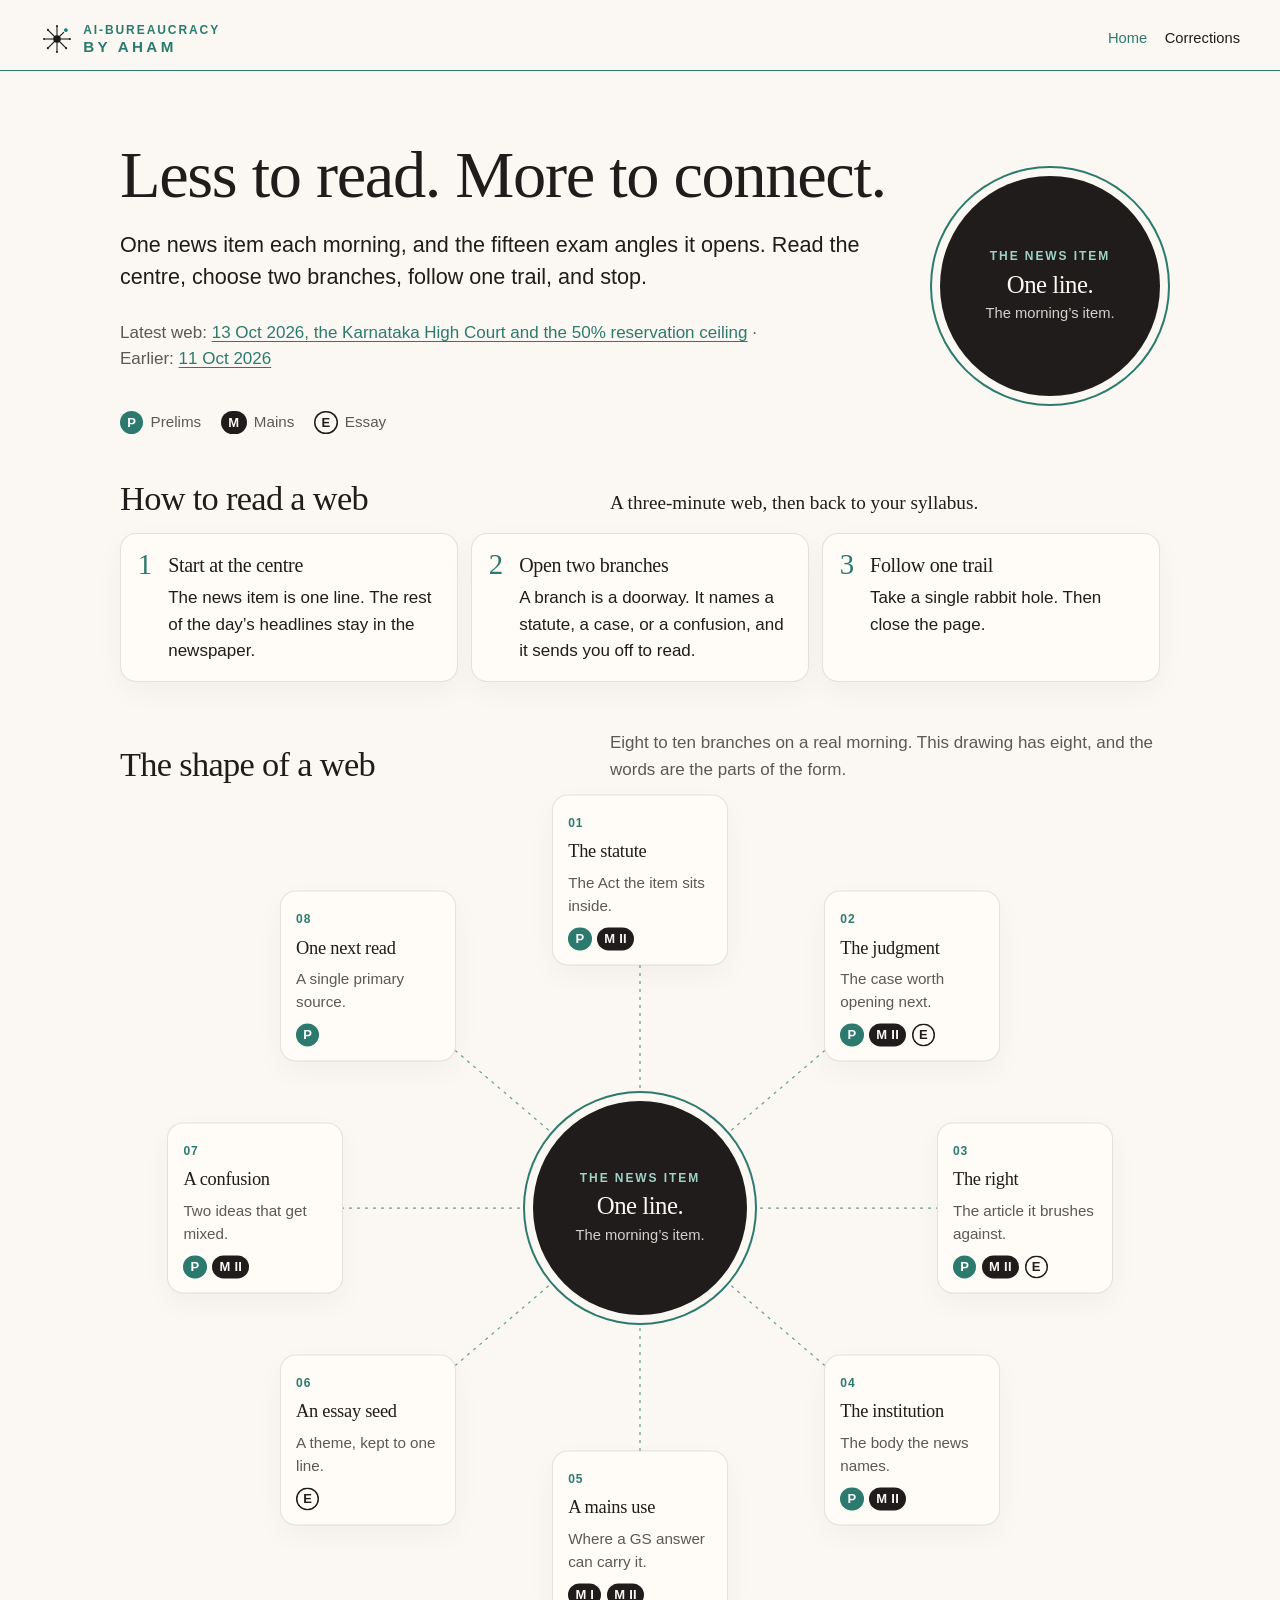
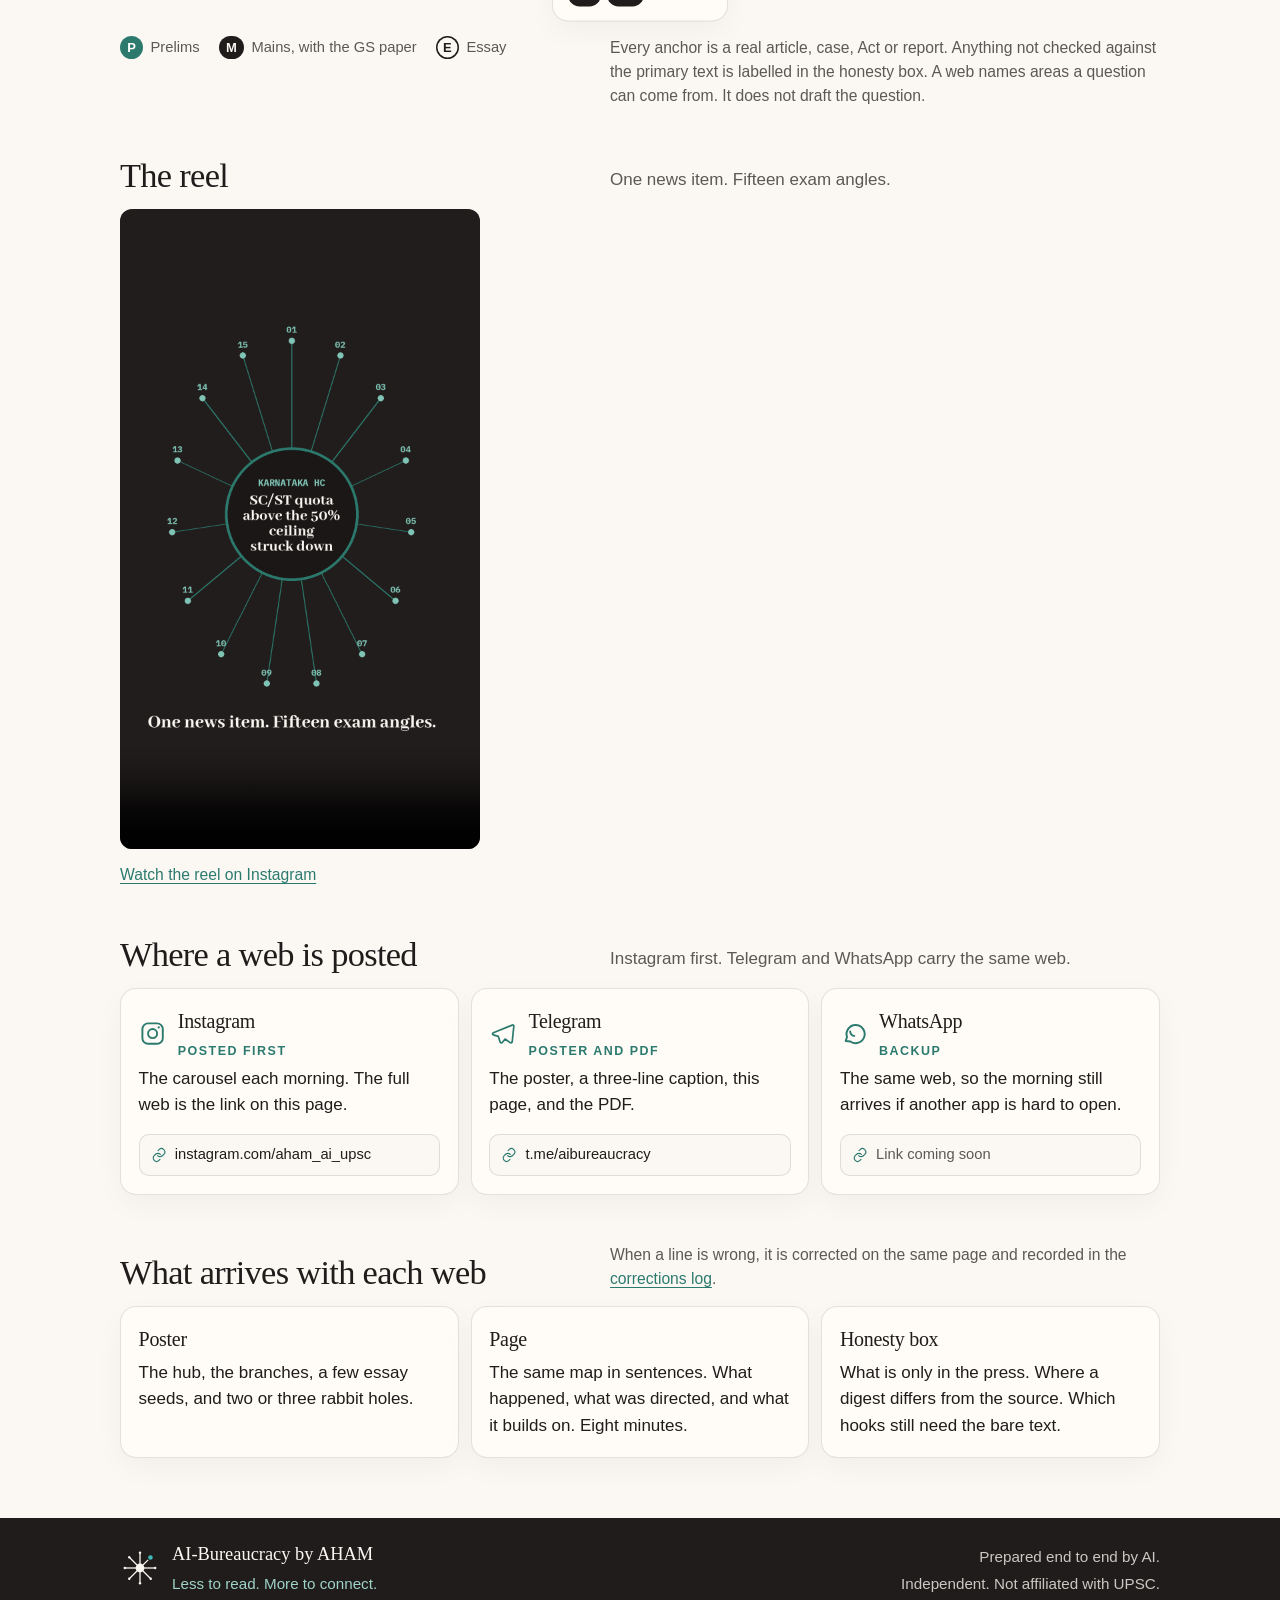
==== index.html @ 329f1e55 "Add reel section to home page" ====
<!DOCTYPE html>
<html lang="en">
<head>
  <meta charset="utf-8">
  <meta name="viewport" content="width=device-width, initial-scale=1">
  <title>AI-Bureaucracy by AHAM — Less to read. More to connect.</title>
  <meta name="description" content="One news item a day, mapped to fifteen exam angles. Prelims, Mains, Essay. By AHAM. Prepared end to end by AI. Independent, not affiliated with UPSC.">
  <link rel="canonical" href="https://hemantdoc12.github.io/ai-bureaucracy/">
  <meta property="og:title" content="AI-Bureaucracy by AHAM">
  <meta property="og:description" content="Less to read. More to connect. One news item a day, mapped to fifteen exam angles.">
  <meta property="og:type" content="website">
  <meta property="og:url" content="https://hemantdoc12.github.io/ai-bureaucracy/">
  <meta property="og:image" content="https://hemantdoc12.github.io/ai-bureaucracy/assets/og.png">
  <meta property="og:image:width" content="1200">
  <meta property="og:image:height" content="630">
  <meta name="twitter:card" content="summary_large_image">
  <link rel="sitemap" type="application/xml" title="Sitemap" href="sitemap.xml">
  <script type="application/ld+json">
{
    "@context": "https://schema.org",
    "@graph": [
      {
        "@type": "WebSite",
        "@id": "https://hemantdoc12.github.io/ai-bureaucracy/#website",
        "name": "AI-Bureaucracy by AHAM",
        "url": "https://hemantdoc12.github.io/ai-bureaucracy/",
        "description": "One news item a day, mapped to fifteen exam angles. Prelims, Mains, Essay. By AHAM. Prepared end to end by AI. Independent, not affiliated with UPSC.",
        "inLanguage": "en",
        "publisher": {
          "@id": "https://hemantdoc12.github.io/ai-bureaucracy/#org"
        }
      },
      {
        "@type": "Organization",
        "@id": "https://hemantdoc12.github.io/ai-bureaucracy/#org",
        "name": "AI-Bureaucracy by AHAM",
        "url": "https://hemantdoc12.github.io/ai-bureaucracy/",
        "logo": "https://hemantdoc12.github.io/ai-bureaucracy/assets/apple-touch.png"
      }
    ]
  }
  </script>
  <meta name="theme-color" content="#fbf8f4">
  <link rel="icon" href="assets/favicon.svg" type="image/svg+xml">
  <link rel="icon" href="assets/favicon-32.png" sizes="32x32" type="image/png">
  <link rel="apple-touch-icon" href="assets/apple-touch.png">
  <link rel="stylesheet" href="site.css">
</head>
<body>
  <a class="skip" href="#main">Skip to content</a>
  <header class="top">
    <a class="brand" href="index.html"><img class="brand-mark" src="assets/mark.svg" alt="" width="36" height="36"><span class="brand-text"><span class="brand-product">AI-Bureaucracy</span><span class="brand-name">by AHAM</span></span></a>
    <nav aria-label="Pages">
      <a href="index.html" aria-current="page">Home</a>
      <a href="corrections.html">Corrections</a>
    </nav>
  </header>

  <main id="main">
    <div class="wrap">
      <header class="hero">
        <div class="hero-copy">
          <h1>Less to read. More to connect.</h1>
          <p class="lede">One news item each morning, and the fifteen exam angles it opens. Read the centre, choose two branches, follow one trail, and stop.</p>
          <p class="quiet latest">Latest web: <a href="web-13-oct-2026-karnataka-hc-reservation-ceiling.html">13 Oct 2026, the Karnataka High Court and the 50% reservation ceiling</a> &middot; Earlier: <a href="web-11-oct-2026-supreme-court-sunday-sitting.html">11 Oct 2026</a></p>
          <ul class="papers">
            <li><span class="chip chip-p">P</span> Prelims</li>
            <li><span class="chip chip-m">M</span> Mains</li>
            <li><span class="chip chip-e">E</span> Essay</li>
          </ul>
        </div>
        <div class="hero-mark" aria-hidden="true">
          <div class="center">
            <p class="kicker">The news item</p>
            <p class="hub-name">One line.</p>
            <p class="hub-sub">The morning’s item.</p>
          </div>
        </div>
      </header>

      <section aria-labelledby="read-title">
        <div class="headrow">
          <h2 id="read-title">How to read a web</h2>
          <p class="stop">A three-minute web, then back to your syllabus.</p>
        </div>
        <ol class="steps">
          <li>
            <span class="num">1</span>
            <div>
              <h3>Start at the centre</h3>
              <p>The news item is one line. The rest of the day’s headlines stay in the newspaper.</p>
            </div>
          </li>
          <li>
            <span class="num">2</span>
            <div>
              <h3>Open two branches</h3>
              <p>A branch is a doorway. It names a statute, a case, or a confusion, and it sends you off to read.</p>
            </div>
          </li>
          <li>
            <span class="num">3</span>
            <div>
              <h3>Follow one trail</h3>
              <p>Take a single rabbit hole. Then close the page.</p>
            </div>
          </li>
        </ol>
      </section>

      <section aria-labelledby="shape-title">
        <div class="headrow">
          <h2 id="shape-title">The shape of a web</h2>
          <p class="quiet">Eight to ten branches on a real morning. This drawing has eight, and the words are the parts of the form.</p>
        </div>
        <div class="stage" aria-labelledby="shape-title shape-note">
          <svg class="lines" viewBox="0 0 100 100" preserveAspectRatio="none" aria-hidden="true">
            <line x1="50" y1="50" x2="50" y2="10"></line>
            <line x1="50" y1="50" x2="76.16" y2="21.72"></line>
            <line x1="50" y1="50" x2="87" y2="50"></line>
            <line x1="50" y1="50" x2="76.16" y2="78.28"></line>
            <line x1="50" y1="50" x2="50" y2="90"></line>
            <line x1="50" y1="50" x2="23.84" y2="78.28"></line>
            <line x1="50" y1="50" x2="13" y2="50"></line>
            <line x1="50" y1="50" x2="23.84" y2="21.72"></line>
          </svg>
          <div class="center">
            <p class="kicker">The news item</p>
            <p class="hub-name">One line.</p>
            <p class="hub-sub">The morning’s item.</p>
          </div>
          <ol class="nodes">
            <li class="node" style="--x: 50%; --y: 10%">
              <span class="idx">01</span>
              <h3>The statute</h3>
              <p>The Act the item sits inside.</p>
              <div class="chips"><span class="chip chip-p">P</span><span class="chip chip-m">M II</span></div>
            </li>
            <li class="node" style="--x: 76.16%; --y: 21.72%">
              <span class="idx">02</span>
              <h3>The judgment</h3>
              <p>The case worth opening next.</p>
              <div class="chips"><span class="chip chip-p">P</span><span class="chip chip-m">M II</span><span class="chip chip-e">E</span></div>
            </li>
            <li class="node" style="--x: 87%; --y: 50%">
              <span class="idx">03</span>
              <h3>The right</h3>
              <p>The article it brushes against.</p>
              <div class="chips"><span class="chip chip-p">P</span><span class="chip chip-m">M II</span><span class="chip chip-e">E</span></div>
            </li>
            <li class="node" style="--x: 76.16%; --y: 78.28%">
              <span class="idx">04</span>
              <h3>The institution</h3>
              <p>The body the news names.</p>
              <div class="chips"><span class="chip chip-p">P</span><span class="chip chip-m">M II</span></div>
            </li>
            <li class="node" style="--x: 50%; --y: 90%">
              <span class="idx">05</span>
              <h3>A mains use</h3>
              <p>Where a GS answer can carry it.</p>
              <div class="chips"><span class="chip chip-m">M I</span><span class="chip chip-m">M II</span></div>
            </li>
            <li class="node" style="--x: 23.84%; --y: 78.28%">
              <span class="idx">06</span>
              <h3>An essay seed</h3>
              <p>A theme, kept to one line.</p>
              <div class="chips"><span class="chip chip-e">E</span></div>
            </li>
            <li class="node" style="--x: 13%; --y: 50%">
              <span class="idx">07</span>
              <h3>A confusion</h3>
              <p>Two ideas that get mixed.</p>
              <div class="chips"><span class="chip chip-p">P</span><span class="chip chip-m">M II</span></div>
            </li>
            <li class="node" style="--x: 23.84%; --y: 21.72%">
              <span class="idx">08</span>
              <h3>One next read</h3>
              <p>A single primary source.</p>
              <div class="chips"><span class="chip chip-p">P</span></div>
            </li>
          </ol>
        </div>
        <div class="headrow headrow-end">
          <ul class="legend">
            <li><span class="chip chip-p">P</span> Prelims</li>
            <li><span class="chip chip-m">M</span> Mains, with the GS paper</li>
            <li><span class="chip chip-e">E</span> Essay</li>
          </ul>
          <p class="note" id="shape-note">Every anchor is a real article, case, Act or report. Anything not checked against the primary text is labelled in the honesty box. A web names areas a question can come from. It does not draft the question.</p>
        </div>
      </section>

      <section aria-labelledby="reel-title">
        <div class="headrow">
          <h2 id="reel-title">The reel</h2>
          <p class="quiet">One news item. Fifteen exam angles.</p>
        </div>
        <video controls playsinline preload="metadata" poster="assets/aham_reel_v4_cover.png" style="display:block;width:100%;max-width:360px;height:auto;border-radius:12px">
          <source src="assets/aham_reel_v4.mp4" type="video/mp4">
        </video>
        <p class="note"><a href="https://www.instagram.com/reel/DecOM-sKj_L/">Watch the reel on Instagram</a></p>
      </section>

      <section aria-labelledby="where-title">
        <div class="headrow">
          <h2 id="where-title">Where a web is posted</h2>
          <p class="quiet">Instagram first. Telegram and WhatsApp carry the same web.</p>
        </div>
        <div class="channels">
          <article class="channel">
            <div class="channel-name">
              <svg viewBox="0 0 24 24" aria-hidden="true">
                <rect x="3" y="3" width="18" height="18" rx="5" fill="none" stroke="currentColor" stroke-width="1.7"/>
                <circle cx="12" cy="12" r="4" fill="none" stroke="currentColor" stroke-width="1.7"/>
                <circle cx="17.4" cy="6.6" r="1" fill="currentColor"/>
              </svg>
              <div>
                <h3>Instagram</h3>
                <p class="role">Posted first</p>
              </div>
            </div>
            <p>The carousel each morning. The full web is the link on this page.</p>
            <a class="linkbox" href="https://www.instagram.com/aham_ai_upsc/"><svg viewBox="0 0 24 24" aria-hidden="true"><path d="M10 13a5 5 0 0 0 7.1.1l2.1-2.1a5 5 0 0 0-7.1-7.1L10.6 5.4" fill="none" stroke="currentColor" stroke-width="1.7" stroke-linecap="round"/><path d="M14 11a5 5 0 0 0-7.1-.1L4.8 13a5 5 0 0 0 7.1 7.1l1.5-1.5" fill="none" stroke="currentColor" stroke-width="1.7" stroke-linecap="round"/></svg><span>instagram.com/aham_ai_upsc</span></a>
          </article>
          <article class="channel">
            <div class="channel-name">
              <svg viewBox="0 0 24 24" aria-hidden="true">
                <path d="M20.5 4.5 3.8 11.2c-.9.4-.9 1.6.1 1.9l4.3 1.3 1.6 5c.3.9 1.5 1.1 2.1.3l2.3-2.9 4.4 3.2c.7.5 1.7.1 1.9-.8L21.9 5.7c.2-1-.7-1.8-1.4-1.2Z" fill="none" stroke="currentColor" stroke-width="1.5" stroke-linejoin="round"/>
              </svg>
              <div>
                <h3>Telegram</h3>
                <p class="role">Poster and PDF</p>
              </div>
            </div>
            <p>The poster, a three-line caption, this page, and the PDF.</p>
            <a class="linkbox" href="https://t.me/aibureaucracy"><svg viewBox="0 0 24 24" aria-hidden="true"><path d="M10 13a5 5 0 0 0 7.1.1l2.1-2.1a5 5 0 0 0-7.1-7.1L10.6 5.4" fill="none" stroke="currentColor" stroke-width="1.7" stroke-linecap="round"/><path d="M14 11a5 5 0 0 0-7.1-.1L4.8 13a5 5 0 0 0 7.1 7.1l1.5-1.5" fill="none" stroke="currentColor" stroke-width="1.7" stroke-linecap="round"/></svg><span>t.me/aibureaucracy</span></a>
          </article>
          <article class="channel">
            <div class="channel-name">
              <svg viewBox="0 0 24 24" aria-hidden="true">
                <path d="M5 18.5 6.2 15A8 8 0 1 1 9.2 19L5 18.5Z" fill="none" stroke="currentColor" stroke-width="1.7" stroke-linejoin="round"/>
                <path d="M9 10.2c.3 2.2 1.8 3.6 3.6 3.8" fill="none" stroke="currentColor" stroke-width="1.7" stroke-linecap="round"/>
              </svg>
              <div>
                <h3>WhatsApp</h3>
                <p class="role">Backup</p>
              </div>
            </div>
            <p>The same web, so the morning still arrives if another app is hard to open.</p>
            <p class="linkbox"><svg viewBox="0 0 24 24" aria-hidden="true"><path d="M10 13a5 5 0 0 0 7.1.1l2.1-2.1a5 5 0 0 0-7.1-7.1L10.6 5.4" fill="none" stroke="currentColor" stroke-width="1.7" stroke-linecap="round"/><path d="M14 11a5 5 0 0 0-7.1-.1L4.8 13a5 5 0 0 0 7.1 7.1l1.5-1.5" fill="none" stroke="currentColor" stroke-width="1.7" stroke-linecap="round"/></svg><span>Link coming soon</span></p>
          </article>
        </div>
      </section>

      <section aria-labelledby="parts-title">
        <div class="headrow">
          <h2 id="parts-title">What arrives with each web</h2>
          <p class="note">When a line is wrong, it is corrected on the same page and recorded in the <a href="corrections.html">corrections log</a>.</p>
        </div>
        <div class="parts">
          <article class="part">
            <h3>Poster</h3>
            <p>The hub, the branches, a few essay seeds, and two or three rabbit holes.</p>
          </article>
          <article class="part">
            <h3>Page</h3>
            <p>The same map in sentences. What happened, what was directed, and what it builds on. Eight minutes.</p>
          </article>
          <article class="part">
            <h3>Honesty box</h3>
            <p>What is only in the press. Where a digest differs from the source. Which hooks still need the bare text.</p>
          </article>
        </div>
      </section>
    </div>
  </main>

  <footer class="foot">
    <div class="foot-inner">
      <div class="foot-id">
        <img class="foot-mark" src="assets/mark-dark.svg" alt="" width="44" height="44">
        <div>
          <strong>AI-Bureaucracy by AHAM</strong>
          <p class="tag">Less to read. More to connect.</p>
        </div>
      </div>
      <div class="foot-right">
        <p>Prepared end to end by AI.</p>
        <p>Independent. Not affiliated with UPSC.</p>
      </div>
    </div>
  </footer>
</body>
</html>
---- site.css ----
:root {
  --cream: #fbf8f4;
  --cream-2: #f3efe8;
  --ink: #1f1c1b;
  --teal: #2c7a6e;
  --teal-soft: #9fd3c7;
  --muted: #5c5854;
  --line: rgba(31, 28, 27, 0.12);
  --card: #fffcf8;
  --serif: "Iowan Old Style", Palatino, "Palatino Linotype", "Book Antiqua", Georgia, serif;
  --sans: "Avenir Next", Avenir, "Segoe UI", sans-serif;
  --measure: 40rem;
  --pad: clamp(1.25rem, 4vw, 2.5rem);
}

*,
*::before,
*::after {
  box-sizing: border-box;
}

html {
  scroll-behavior: smooth;
}

body {
  margin: 0;
  background: var(--cream);
  color: var(--ink);
  font-family: var(--sans);
  font-size: 1.0625rem;
  line-height: 1.55;
  overflow-x: clip;
  -webkit-font-smoothing: antialiased;
}

img,
svg {
  max-width: 100%;
}

a {
  color: var(--teal);
  text-underline-offset: 0.18em;
}

a:hover {
  color: var(--ink);
}

:focus-visible {
  outline: 2px solid var(--teal);
  outline-offset: 3px;
}

.skip {
  position: absolute;
  left: var(--pad);
  top: -4rem;
  background: var(--ink);
  color: var(--cream);
  padding: 0.5rem 0.8rem;
  z-index: 5;
}

.skip:focus {
  top: 0.75rem;
}

.top {
  display: flex;
  justify-content: space-between;
  align-items: center;
  gap: 0.75rem 1rem;
  padding: 1.35rem var(--pad) 0.9rem;
  border-bottom: 1.5px solid var(--teal);
}

.brand {
  display: flex;
  flex-direction: row;
  align-items: center;
  gap: 0.55rem;
  color: var(--teal);
  font-weight: 600;
  line-height: 1;
  text-transform: uppercase;
  text-decoration: none;
}

.brand-mark {
  width: 2.15rem;
  height: 2.15rem;
  flex: none;
}

.brand-text {
  display: flex;
  flex-direction: column;
  align-items: flex-start;
  gap: 0.2rem;
}

.brand-product {
  font-size: 0.75rem;
  letter-spacing: 0.16em;
}

.brand-name {
  font-size: 0.95rem;
  letter-spacing: 0.22em;
}

.brand:hover {
  color: var(--teal);
}

.top nav {
  display: flex;
  gap: 1.1rem;
}

.top nav a {
  color: var(--ink);
  font-size: 0.92rem;
  text-decoration: none;
}

.top nav a[aria-current="page"] {
  color: var(--teal);
}

.wrap {
  width: min(1120px, 100%);
  margin: 0 auto;
  padding: 0 var(--pad);
}

.hero {
  padding: clamp(2.2rem, 6vw, 4.2rem) 0 1.5rem;
}

h1,
h2,
.hub-name {
  font-family: var(--serif);
  font-weight: 500;
  letter-spacing: -0.02em;
  line-height: 1.08;
}

h1 {
  margin: 0;
  max-width: none;
  font-size: clamp(2.6rem, 5.2vw, 4.15rem);
  text-wrap: balance;
}

.hero-copy {
  display: grid;
  gap: 0.85rem;
}

.hero-mark {
  display: none;
}

.lede {
  max-width: none;
  margin: 0.35rem 0 0;
  font-size: clamp(1.15rem, 2vw, 1.35rem);
  line-height: 1.45;
}

.quiet {
  max-width: var(--measure);
  margin: 0.9rem 0 0;
  color: var(--muted);
}

.papers {
  display: flex;
  flex-wrap: wrap;
  gap: 0.85rem 1.25rem;
  align-items: center;
  margin: 1.5rem 0 0;
  padding: 0;
  list-style: none;
  color: var(--muted);
  font-size: 0.95rem;
}

.papers li,
.legend li {
  display: flex;
  align-items: center;
  gap: 0.45rem;
}

section {
  padding: 1.4rem 0 1.6rem;
}

h2 {
  margin: 0 0 0.85rem;
  font-size: clamp(1.7rem, 3vw, 2.15rem);
}

.headrow {
  display: grid;
  gap: 0.35rem 2.5rem;
  align-items: end;
  margin-bottom: 0.95rem;
}

.headrow h2,
.headrow .quiet,
.headrow .stop,
.headrow .note {
  margin: 0;
  max-width: none;
}

.headrow-end {
  align-items: start;
  margin-top: 1.1rem;
  margin-bottom: 0;
}

.headrow .legend {
  margin: 0;
}

.steps {
  display: grid;
  gap: 0.8rem;
  margin: 0;
  padding: 0;
  list-style: none;
}

.steps li,
.part,
.channel,
.node {
  background: var(--card);
  border: 1px solid var(--line);
  border-radius: 16px;
  box-shadow: 0 10px 28px rgba(31, 28, 27, 0.04);
}

.steps li {
  display: grid;
  grid-template-columns: auto 1fr;
  gap: 0.85rem 1rem;
  align-items: start;
  padding: 1rem 1.05rem 1.05rem;
}

.num {
  font-family: var(--serif);
  font-size: 1.8rem;
  line-height: 1;
  color: var(--teal);
}

.steps h3,
.part h3,
.channel h3,
.node h3 {
  margin: 0;
  font-family: var(--serif);
  font-size: 1.25rem;
  font-weight: 500;
  letter-spacing: -0.015em;
}

.steps p,
.part p,
.channel p,
.node p,
.log p {
  margin: 0.3rem 0 0;
}

.stop {
  margin: 1rem 0 0;
  font-family: var(--serif);
  font-size: 1.2rem;
}

.stage {
  position: relative;
  margin-top: 0.4rem;
}

.lines {
  display: none;
}

.center {
  width: 196px;
  height: 196px;
  margin: 0.4rem auto 1.1rem;
  border-radius: 50%;
  background: var(--ink);
  color: var(--cream);
  display: flex;
  flex-direction: column;
  align-items: center;
  justify-content: center;
  text-align: center;
  padding: 1.3rem;
  box-shadow:
    0 0 0 8px var(--cream),
    0 0 0 10px var(--teal);
}

.kicker {
  margin: 0;
  color: var(--teal-soft);
  font-size: 0.75rem;
  font-weight: 600;
  letter-spacing: 0.16em;
  text-transform: uppercase;
}

.hub-name {
  margin: 0.35rem 0 0;
  font-size: 1.55rem;
  color: var(--cream);
}

.hub-sub {
  margin: 0.25rem 0 0;
  color: rgba(251, 248, 244, 0.82);
  font-size: 0.92rem;
}

.nodes {
  display: grid;
  gap: 0.7rem;
  margin: 0;
  padding: 0;
  list-style: none;
}

.node {
  padding: 0.85rem 0.95rem 0.9rem;
}

.node .idx {
  color: var(--teal);
  font-size: 0.75rem;
  font-weight: 600;
  letter-spacing: 0.08em;
}

.node h3 {
  margin-top: 0.15rem;
  font-size: 1.15rem;
}

.node p {
  color: var(--muted);
  font-size: 0.95rem;
}

.chips {
  display: flex;
  flex-wrap: wrap;
  gap: 0.35rem;
  margin-top: 0.55rem;
}

.chip {
  display: inline-flex;
  align-items: center;
  justify-content: center;
  min-width: 1.35rem;
  height: 1.45rem;
  padding: 0 0.45rem;
  border-radius: 999px;
  font-size: 0.8125rem;
  font-weight: 600;
  letter-spacing: 0.02em;
  line-height: 1;
}

.chip-p {
  background: var(--teal);
  color: white;
}

.chip-m {
  background: var(--ink);
  color: var(--cream);
}

.chip-e {
  background: transparent;
  color: var(--ink);
  box-shadow: inset 0 0 0 1.5px var(--ink);
}

.legend {
  display: flex;
  flex-wrap: wrap;
  gap: 0.7rem 1.2rem;
  margin: 1rem 0 0;
  padding: 0;
  list-style: none;
  color: var(--muted);
  font-size: 0.92rem;
}

.note {
  max-width: 42rem;
  margin: 0.9rem 0 0;
  color: var(--muted);
  font-size: 0.98rem;
}

.channels,
.parts {
  display: grid;
  gap: 0.75rem;
}

.channel-name {
  display: flex;
  align-items: center;
  gap: 0.75rem;
}

.channel-name > svg {
  width: 1.7rem;
  height: 1.7rem;
  flex: none;
  color: var(--teal);
}

.channel-name h3 {
  margin: 0;
}

.channel .linkbox,
.policy .linkbox {
  display: flex;
  align-items: center;
  gap: 0.5rem;
  margin: 0.95rem 0 0;
  padding: 0.55rem 0.7rem;
  border: 1px solid var(--line);
  border-radius: 10px;
  background: var(--cream);
  color: var(--muted);
  font-size: 0.92rem;
}

.channel a.linkbox,
.policy a.linkbox {
  color: var(--ink);
  text-decoration: none;
}

.channel a.linkbox:hover,
.policy a.linkbox:hover {
  color: var(--teal);
  border-color: var(--teal);
}

.linkbox svg {
  width: 1rem;
  height: 1rem;
  flex: none;
  color: var(--teal);
}

.channel,
.part {
  padding: 1.05rem 1.1rem 1.1rem;
}

.role {
  margin: 0.15rem 0 0;
  color: var(--teal);
  font-size: 0.78rem;
  font-weight: 600;
  letter-spacing: 0.12em;
  text-transform: uppercase;
}



.policy {
  max-width: none;
}

.corrections {
  padding-top: clamp(2.2rem, 6vw, 4.2rem);
  padding-bottom: 1.5rem;
}

.corrections .hero {
  padding: 0;
}

.policy p + p {
  margin-top: 0.8rem;
}

.log {
  margin-top: 1.4rem;
  padding-top: 1rem;
  border-top: 1px solid var(--line);
  max-width: var(--measure);
}

.log h2 {
  font-size: 1.45rem;
}

.foot {
  margin-top: 2.2rem;
  background: var(--ink);
  color: var(--cream);
}

.foot-inner {
  width: min(1120px, 100%);
  margin: 0 auto;
  padding: 1.35rem var(--pad) 1.5rem;
  display: flex;
  flex-direction: column;
  gap: 0.85rem;
}

.foot-id {
  display: flex;
  align-items: center;
  gap: 0.75rem;
}

.foot-mark {
  width: 2.5rem;
  height: 2.5rem;
  flex: none;
}

.foot strong {
  display: block;
  font-family: var(--serif);
  font-size: 1.15rem;
  font-weight: 500;
}

.foot .tag {
  color: var(--teal-soft);
}

.foot p {
  margin: 0.2rem 0 0;
  color: rgba(251, 248, 244, 0.78);
  font-size: 0.95rem;
}

@media (max-width: 560px) {
  h1 {
    font-size: 2.45rem;
  }
}

@media (min-width: 860px) {
  .hero {
    display: grid;
    grid-template-columns: minmax(0, 1fr) auto;
    align-items: center;
    column-gap: clamp(2rem, 4vw, 4rem);
  }

  .hero-mark {
    display: flex;
    justify-content: flex-end;
  }

  .hero-mark .center {
    width: 220px;
    height: 220px;
    margin: 0;
  }

  .corrections .hero {
    display: block;
  }

  .corrections h1 {
    font-size: clamp(2.6rem, 4vw, 3.4rem);
    margin-bottom: 1rem;
  }

  .headrow {
    grid-template-columns: minmax(0, 0.9fr) minmax(0, 1.1fr);
  }

  .corrections {
    display: grid;
    grid-template-columns: minmax(0, 1.15fr) minmax(0, 0.85fr);
    column-gap: clamp(2rem, 4vw, 4rem);
    align-items: start;
  }

  .corrections .log {
    max-width: none;
    margin-top: 0.2rem;
    padding-top: 0;
    border-top: 0;
  }
}

@media (min-width: 720px) {
  .steps {
    grid-template-columns: 1fr 1fr;
  }

  .steps li:last-child {
    grid-column: 1 / -1;
  }

  .channels,
  .parts {
    grid-template-columns: 1fr 1fr 1fr;
  }

  .nodes {
    grid-template-columns: 1fr 1fr;
  }

  .foot-inner {
    flex-direction: row;
    justify-content: space-between;
    align-items: flex-end;
  }

  .foot-right {
    text-align: right;
  }
}

@media (min-width: 1100px) {
  .steps {
    grid-template-columns: 1fr 1fr 1fr;
  }

  .steps li:last-child {
    grid-column: auto;
  }

  .stage {
    height: 820px;
    margin-top: 0.2rem;
  }

  .lines {
    display: block;
    position: absolute;
    inset: 0;
    width: 100%;
    height: 100%;
    z-index: 0;
  }

  .lines line {
    stroke: var(--teal);
    stroke-width: 1.25;
    stroke-dasharray: 3 5;
    vector-effect: non-scaling-stroke;
    opacity: 0.7;
  }

  .stage .center {
    position: absolute;
    left: 50%;
    top: 50%;
    width: 214px;
    height: 214px;
    margin: 0;
    transform: translate(-50%, -50%);
    z-index: 2;
  }

  .nodes {
    display: block;
  }

  .node {
    position: absolute;
    left: var(--x);
    top: var(--y);
    width: 176px;
    transform: translate(-50%, -50%);
    z-index: 1;
  }
}

@media (prefers-reduced-motion: reduce) {
  html {
    scroll-behavior: auto;
  }
}

/* 404 and single-column heroes: keep the desktop two-column hero grid off them */
@media (min-width: 860px) {
  .hero.hero-plain { display: block; }
}

/* Web page (single web) */
.webpage { padding-bottom: 2.5rem; }
.webpage .hero { padding-top: 1rem; }
.backlink { margin: 1.2rem 0 0; font-size: 0.95rem; }
.eyebrow { margin: 0 0 0.6rem; color: var(--teal); font-size: 0.8125rem; font-weight: 600; letter-spacing: 0.12em; text-transform: uppercase; }
.webpage h1 { max-width: 20ch; }
.webpage .intro { max-width: var(--measure); margin: 1rem 0 0; }
.webpage section { margin-top: 2.6rem; max-width: 46rem; }
.webpage h2 { font-size: clamp(1.6rem, 5vw, 2.1rem); margin: 0 0 0.6rem; }
.webpage h3 { font-family: var(--serif); font-weight: 500; font-size: 1.2rem; line-height: 1.25; margin: 0 0 0.4rem; }
.read-first { margin: 1.4rem 0 0; padding: 0.9rem 1rem; max-width: var(--measure); background: var(--cream-2); border-left: 3px solid var(--teal); border-radius: 0 8px 8px 0; font-size: 0.98rem; }
.badge { display: inline-block; margin: 0 0 0.9rem; padding: 0.2rem 0.65rem; border-radius: 999px; background: var(--cream-2); color: var(--muted); font-size: 0.8125rem; font-weight: 600; letter-spacing: 0.04em; box-shadow: inset 0 0 0 1px var(--line); }
.news-item { margin: 0 0 1.1rem; }
.news-item p { margin: 0; }
.hubline { margin: 1.2rem 0 0; padding: 0.9rem 1rem; background: var(--ink); color: var(--cream); border-radius: 10px; font-family: var(--serif); font-size: 1.05rem; }
.hubline-k { display: block; margin-bottom: 0.25rem; color: var(--teal-soft); font-family: var(--sans); font-size: 0.75rem; font-weight: 600; letter-spacing: 0.14em; text-transform: uppercase; }
.toc { margin: 1rem 0; }
.toc summary, .angle summary { cursor: pointer; color: var(--teal); font-weight: 600; font-size: 0.95rem; padding: 0.35rem 0; }
.toc ol { margin: 0.4rem 0 0; padding-left: 1.2rem; font-size: 0.95rem; }
.toc li { margin: 0.25rem 0; }
.angles { display: grid; gap: 1rem; margin-top: 1rem; }
.angle { background: var(--card); border: 1px solid var(--line); border-radius: 12px; padding: 1.1rem 1.1rem 0.7rem; scroll-margin-top: 1rem; }
.angle-top { display: flex; align-items: center; justify-content: space-between; gap: 0.8rem; margin-bottom: 0.5rem; }
.angle .idx, .holes .idx { font-family: var(--serif); font-size: 1.05rem; color: var(--teal); letter-spacing: 0.04em; }
.angle .chips { display: flex; flex-wrap: wrap; gap: 0.3rem; justify-content: flex-end; }
.angle .hook { margin: 0 0 0.4rem; }
.angle details { border-top: 1px solid var(--line); margin-top: 0.6rem; padding-top: 0.2rem; }
.angle details p, .angle details ul { font-size: 0.97rem; margin: 0.2rem 0 0.7rem; }
.angle .anchors { padding-left: 1.15rem; }
.angle .anchors li { margin: 0.25rem 0; }
.label { margin: 0.8rem 0 0.1rem !important; font-size: 0.8125rem !important; font-weight: 600; letter-spacing: 0.08em; text-transform: uppercase; color: var(--muted); }
.tagnote { text-transform: none; letter-spacing: 0; font-weight: 400; }
.seeds, .holes { list-style: none; margin: 1rem 0 0; padding: 0; display: grid; gap: 0.8rem; }
.seeds li, .holes li { background: var(--card); border: 1px solid var(--line); border-radius: 12px; padding: 0.9rem 1.1rem; }
.seeds p, .holes p { margin: 0; }
.holes li { display: flex; gap: 0.9rem; align-items: baseline; }
.honesty { background: var(--cream-2); border: 1px solid var(--line); border-radius: 12px; padding: 1.1rem 1.2rem; }
.honesty ul { margin: 0.4rem 0 0.8rem; padding-left: 1.15rem; }
.honesty li { margin: 0.5rem 0; }
.sources { padding-left: 1.15rem; }
.sources li { margin: 0.4rem 0; overflow-wrap: anywhere; }
@media (min-width: 860px) {
  .angles { grid-template-columns: 1fr 1fr; }
  .seeds { grid-template-columns: 1fr 1fr; }
  .webpage section { max-width: none; }
  .webpage .news, .webpage .honesty, .webpage .quiet { max-width: 46rem; }
}
.webpage .hero { padding-bottom: 0; }
.webpage section { margin-top: 2.2rem; }
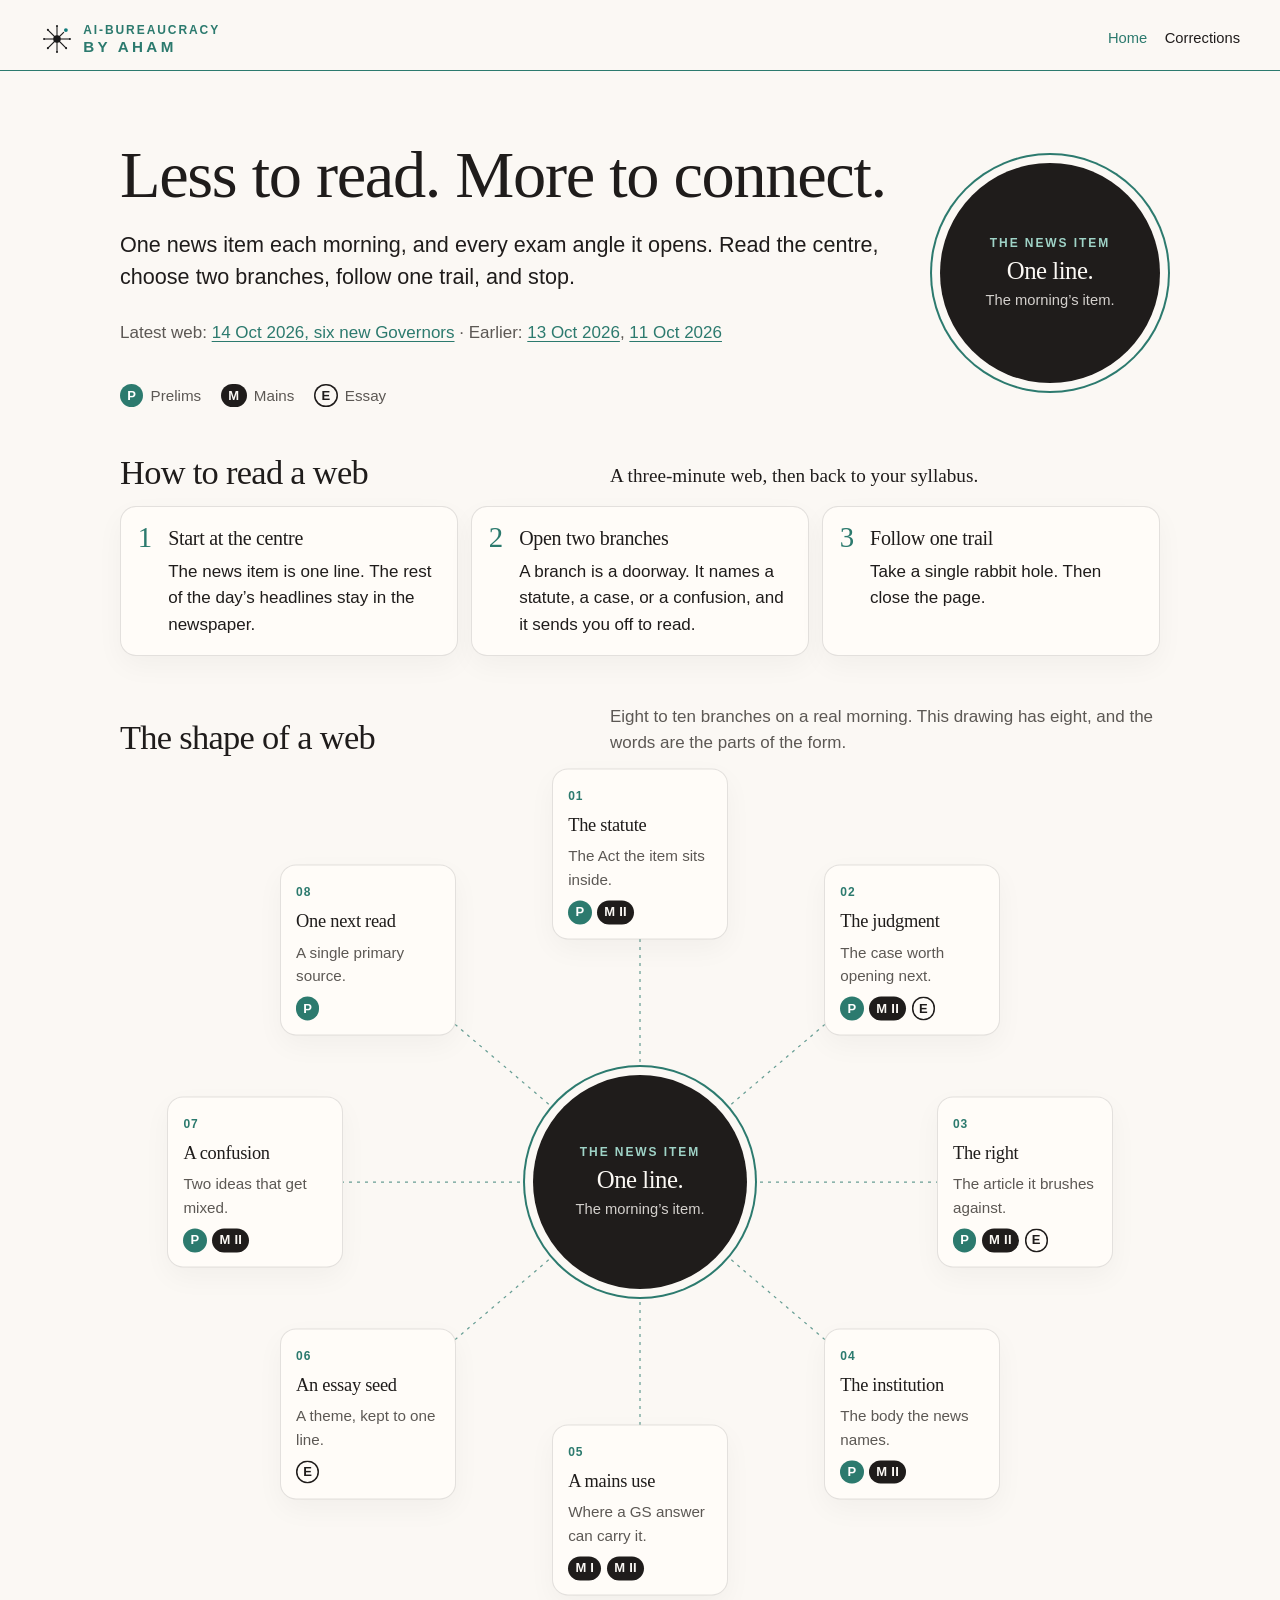
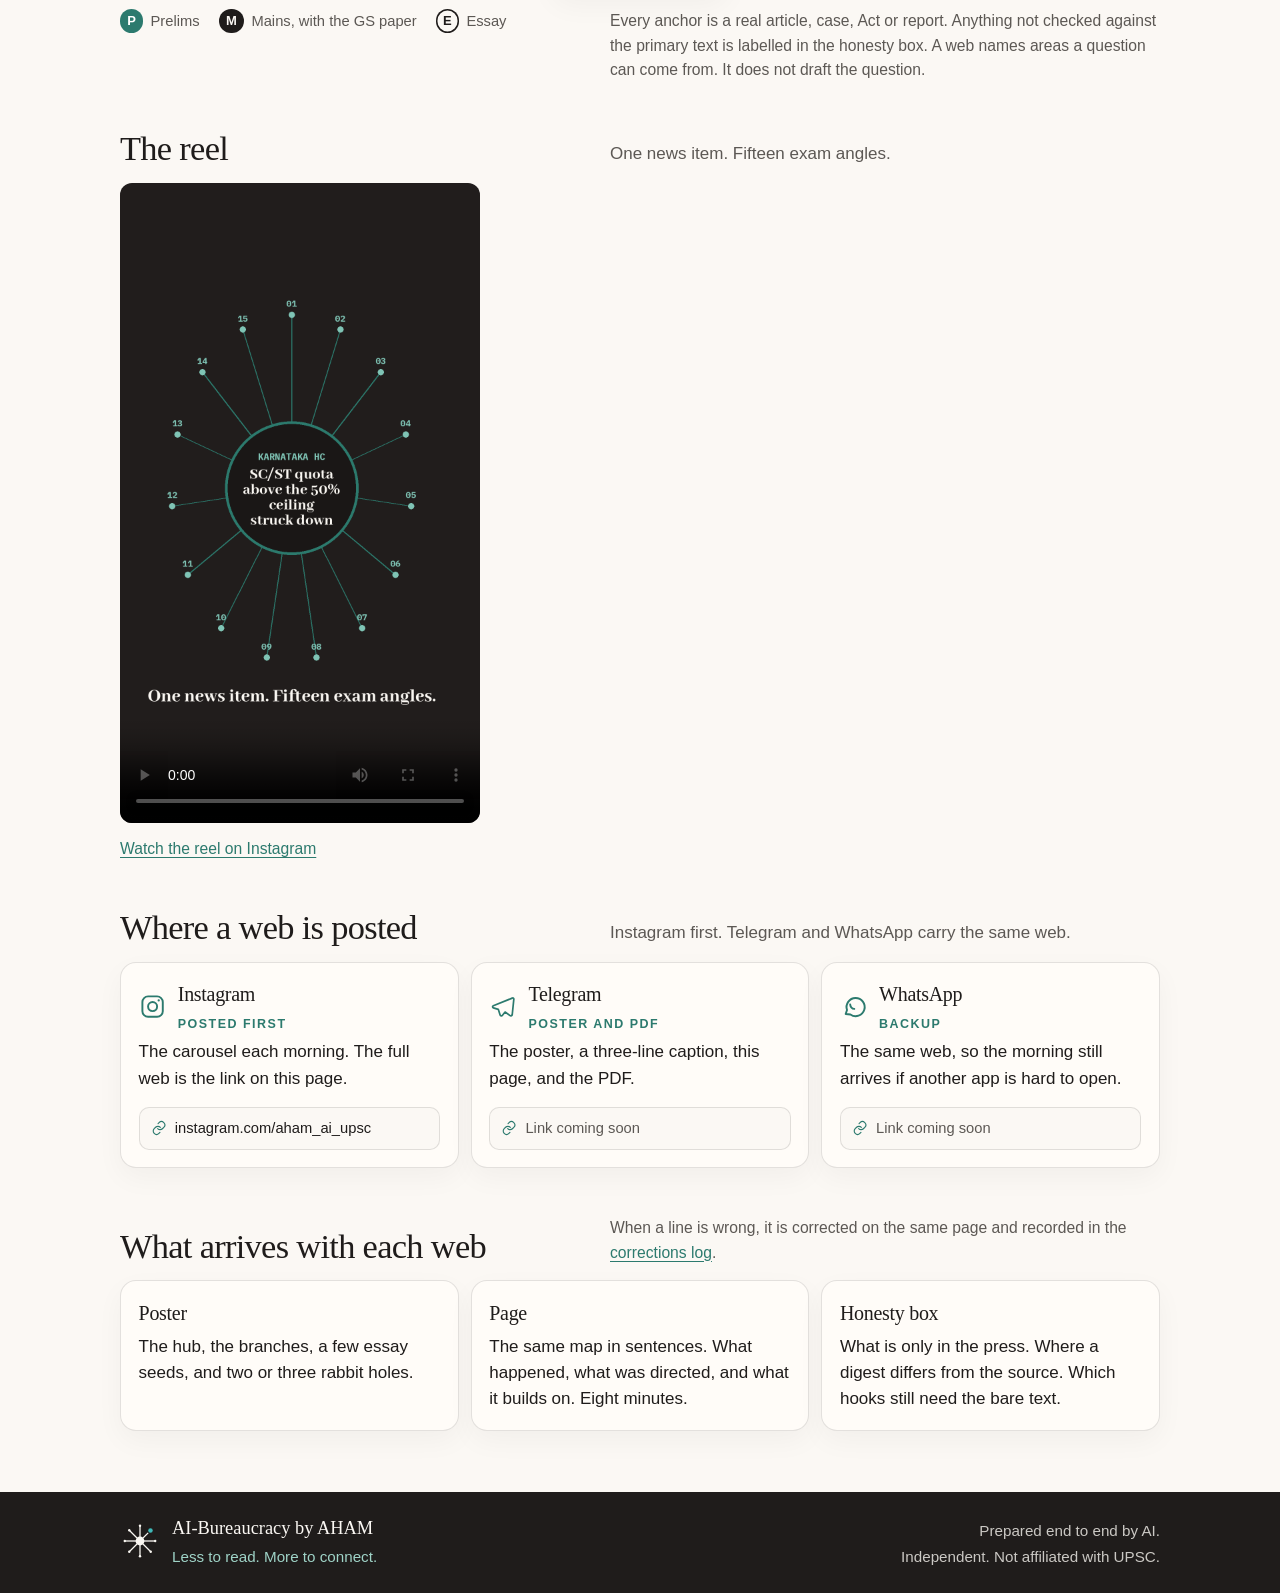
==== commit 41a79320: "Web 14 Oct 2026: six Governors appointments" ====
--- a/index.html
+++ b/index.html
@@ -4,42 +4,15 @@
   <meta charset="utf-8">
   <meta name="viewport" content="width=device-width, initial-scale=1">
   <title>AI-Bureaucracy by AHAM — Less to read. More to connect.</title>
-  <meta name="description" content="One news item a day, mapped to fifteen exam angles. Prelims, Mains, Essay. By AHAM. Prepared end to end by AI. Independent, not affiliated with UPSC.">
+  <meta name="description" content="One news item a day, mapped to every exam angle. Prelims, Mains, Essay. By AHAM. Prepared end to end by AI. Independent, not affiliated with UPSC.">
   <link rel="canonical" href="https://hemantdoc12.github.io/ai-bureaucracy/">
   <meta property="og:title" content="AI-Bureaucracy by AHAM">
-  <meta property="og:description" content="Less to read. More to connect. One news item a day, mapped to fifteen exam angles.">
+  <meta property="og:description" content="Less to read. More to connect. One news item a day, mapped to every exam angle.">
   <meta property="og:type" content="website">
   <meta property="og:url" content="https://hemantdoc12.github.io/ai-bureaucracy/">
   <meta property="og:image" content="https://hemantdoc12.github.io/ai-bureaucracy/assets/og.png">
   <meta property="og:image:width" content="1200">
   <meta property="og:image:height" content="630">
-  <meta name="twitter:card" content="summary_large_image">
-  <link rel="sitemap" type="application/xml" title="Sitemap" href="sitemap.xml">
-  <script type="application/ld+json">
-{
-    "@context": "https://schema.org",
-    "@graph": [
-      {
-        "@type": "WebSite",
-        "@id": "https://hemantdoc12.github.io/ai-bureaucracy/#website",
-        "name": "AI-Bureaucracy by AHAM",
-        "url": "https://hemantdoc12.github.io/ai-bureaucracy/",
-        "description": "One news item a day, mapped to fifteen exam angles. Prelims, Mains, Essay. By AHAM. Prepared end to end by AI. Independent, not affiliated with UPSC.",
-        "inLanguage": "en",
-        "publisher": {
-          "@id": "https://hemantdoc12.github.io/ai-bureaucracy/#org"
-        }
-      },
-      {
-        "@type": "Organization",
-        "@id": "https://hemantdoc12.github.io/ai-bureaucracy/#org",
-        "name": "AI-Bureaucracy by AHAM",
-        "url": "https://hemantdoc12.github.io/ai-bureaucracy/",
-        "logo": "https://hemantdoc12.github.io/ai-bureaucracy/assets/apple-touch.png"
-      }
-    ]
-  }
-  </script>
   <meta name="theme-color" content="#fbf8f4">
   <link rel="icon" href="assets/favicon.svg" type="image/svg+xml">
   <link rel="icon" href="assets/favicon-32.png" sizes="32x32" type="image/png">
@@ -61,8 +34,8 @@
       <header class="hero">
         <div class="hero-copy">
           <h1>Less to read. More to connect.</h1>
-          <p class="lede">One news item each morning, and the fifteen exam angles it opens. Read the centre, choose two branches, follow one trail, and stop.</p>
-          <p class="quiet latest">Latest web: <a href="web-13-oct-2026-karnataka-hc-reservation-ceiling.html">13 Oct 2026, the Karnataka High Court and the 50% reservation ceiling</a> &middot; Earlier: <a href="web-11-oct-2026-supreme-court-sunday-sitting.html">11 Oct 2026</a></p>
+          <p class="lede">One news item each morning, and every exam angle it opens. Read the centre, choose two branches, follow one trail, and stop.</p>
+          <p class="quiet latest">Latest web: <a href="web-14-oct-2026-six-governors-appointments.html">14 Oct 2026, six new Governors</a> &middot; Earlier: <a href="web-13-oct-2026-karnataka-hc-reservation-ceiling.html">13 Oct 2026</a>, <a href="web-11-oct-2026-supreme-court-sunday-sitting.html">11 Oct 2026</a></p>
           <ul class="papers">
             <li><span class="chip chip-p">P</span> Prelims</li>
             <li><span class="chip chip-m">M</span> Mains</li>
@@ -233,7 +206,7 @@
               </div>
             </div>
             <p>The poster, a three-line caption, this page, and the PDF.</p>
-            <a class="linkbox" href="https://t.me/aibureaucracy"><svg viewBox="0 0 24 24" aria-hidden="true"><path d="M10 13a5 5 0 0 0 7.1.1l2.1-2.1a5 5 0 0 0-7.1-7.1L10.6 5.4" fill="none" stroke="currentColor" stroke-width="1.7" stroke-linecap="round"/><path d="M14 11a5 5 0 0 0-7.1-.1L4.8 13a5 5 0 0 0 7.1 7.1l1.5-1.5" fill="none" stroke="currentColor" stroke-width="1.7" stroke-linecap="round"/></svg><span>t.me/aibureaucracy</span></a>
+            <p class="linkbox"><svg viewBox="0 0 24 24" aria-hidden="true"><path d="M10 13a5 5 0 0 0 7.1.1l2.1-2.1a5 5 0 0 0-7.1-7.1L10.6 5.4" fill="none" stroke="currentColor" stroke-width="1.7" stroke-linecap="round"/><path d="M14 11a5 5 0 0 0-7.1-.1L4.8 13a5 5 0 0 0 7.1 7.1l1.5-1.5" fill="none" stroke="currentColor" stroke-width="1.7" stroke-linecap="round"/></svg><span>Link coming soon</span></p>
           </article>
           <article class="channel">
             <div class="channel-name">
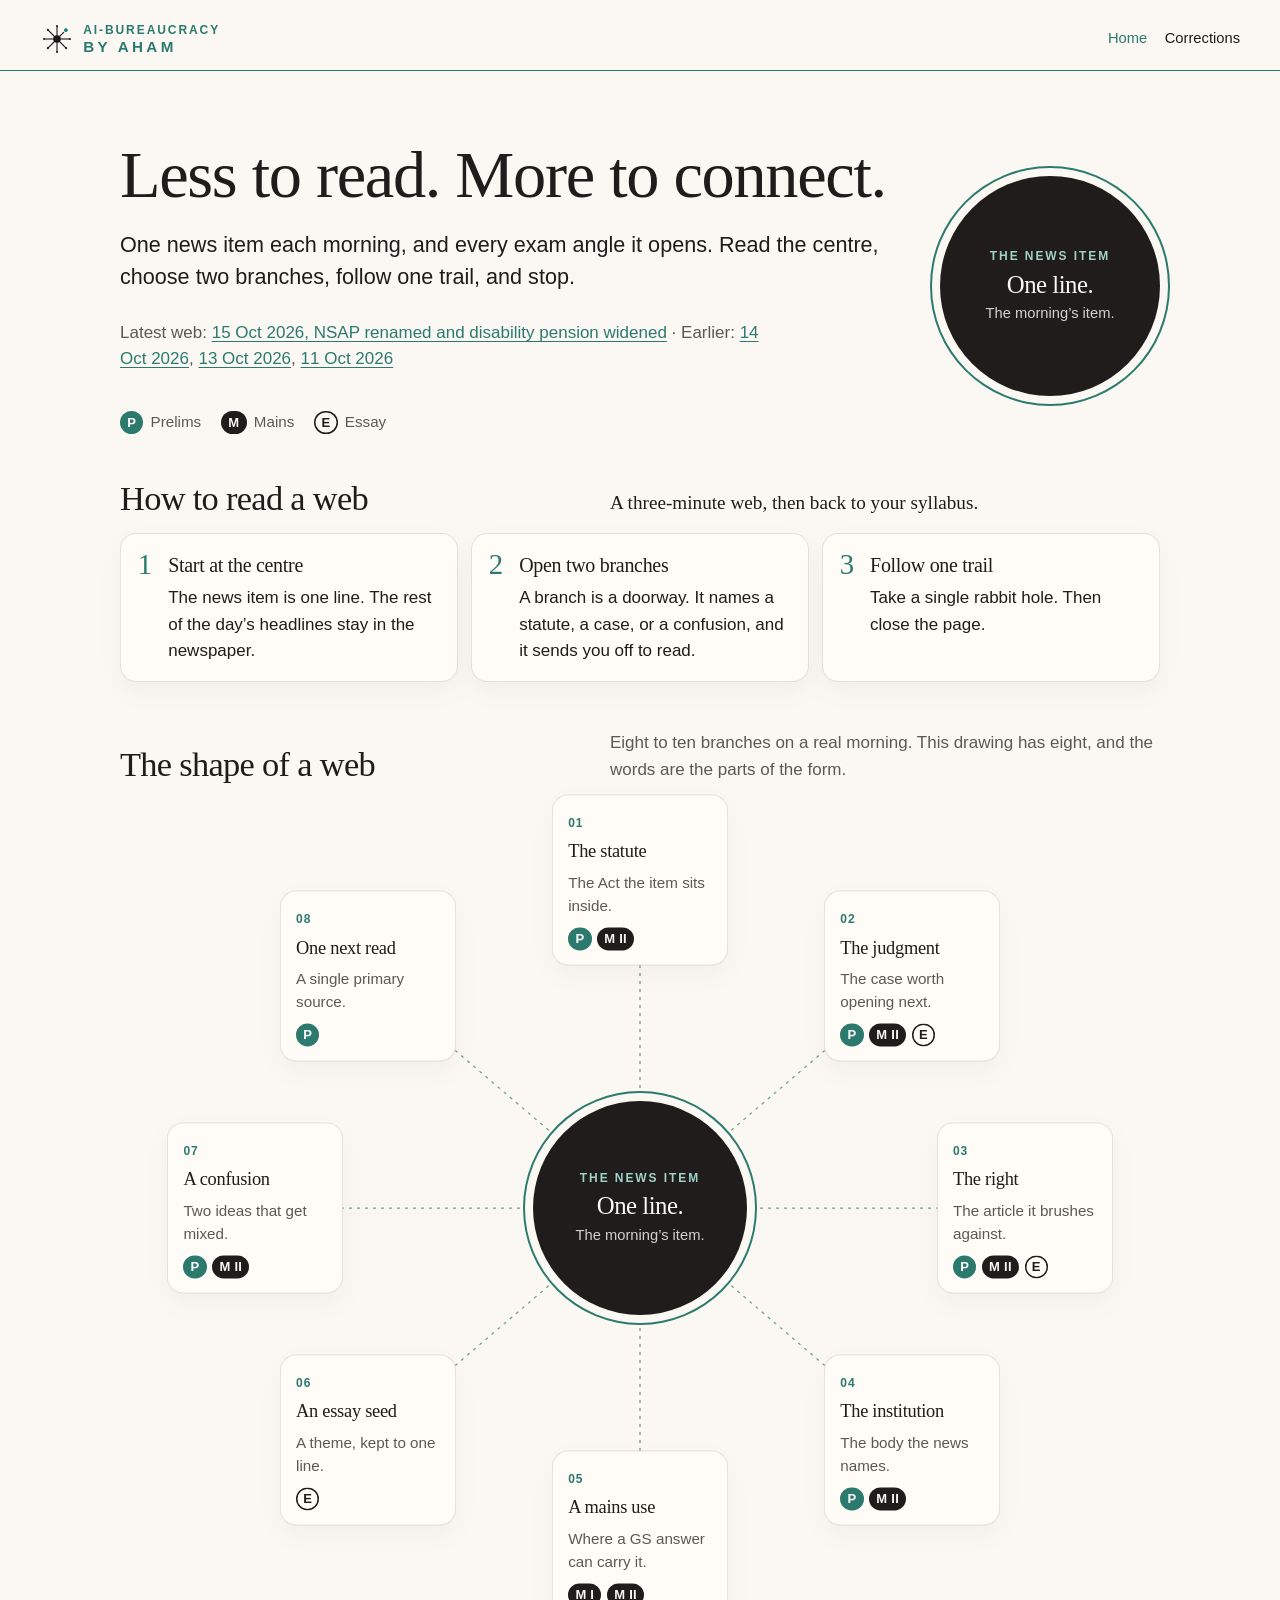
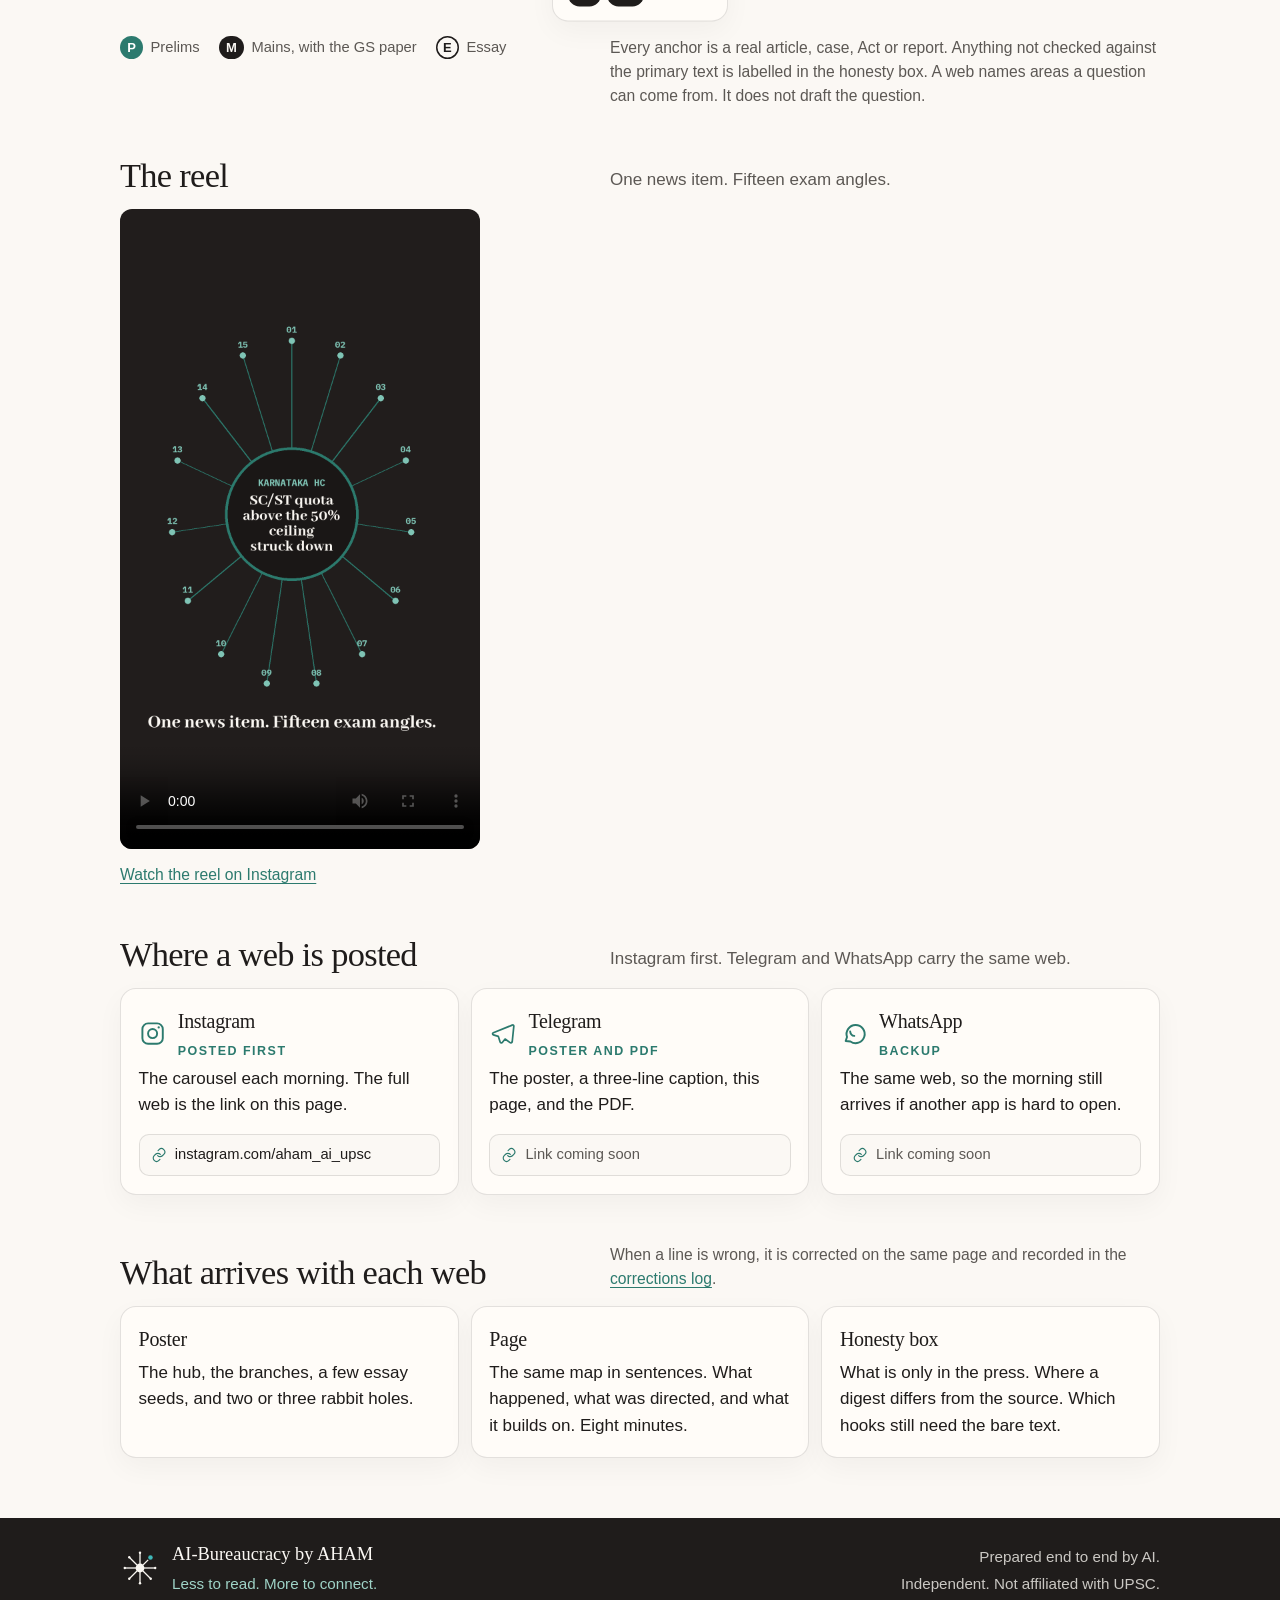
==== commit a0bfbd87: "Web 15 Oct 2026: NSAP / PM Samajik Sahayata Yojana" ====
--- a/index.html
+++ b/index.html
@@ -35,7 +35,7 @@
         <div class="hero-copy">
           <h1>Less to read. More to connect.</h1>
           <p class="lede">One news item each morning, and every exam angle it opens. Read the centre, choose two branches, follow one trail, and stop.</p>
-          <p class="quiet latest">Latest web: <a href="web-14-oct-2026-six-governors-appointments.html">14 Oct 2026, six new Governors</a> &middot; Earlier: <a href="web-13-oct-2026-karnataka-hc-reservation-ceiling.html">13 Oct 2026</a>, <a href="web-11-oct-2026-supreme-court-sunday-sitting.html">11 Oct 2026</a></p>
+          <p class="quiet latest">Latest web: <a href="web-15-oct-2026-nsap-pm-samajik-sahayata-yojana.html">15 Oct 2026, NSAP renamed and disability pension widened</a> &middot; Earlier: <a href="web-14-oct-2026-six-governors-appointments.html">14 Oct 2026</a>, <a href="web-13-oct-2026-karnataka-hc-reservation-ceiling.html">13 Oct 2026</a>, <a href="web-11-oct-2026-supreme-court-sunday-sitting.html">11 Oct 2026</a></p>
           <ul class="papers">
             <li><span class="chip chip-p">P</span> Prelims</li>
             <li><span class="chip chip-m">M</span> Mains</li>
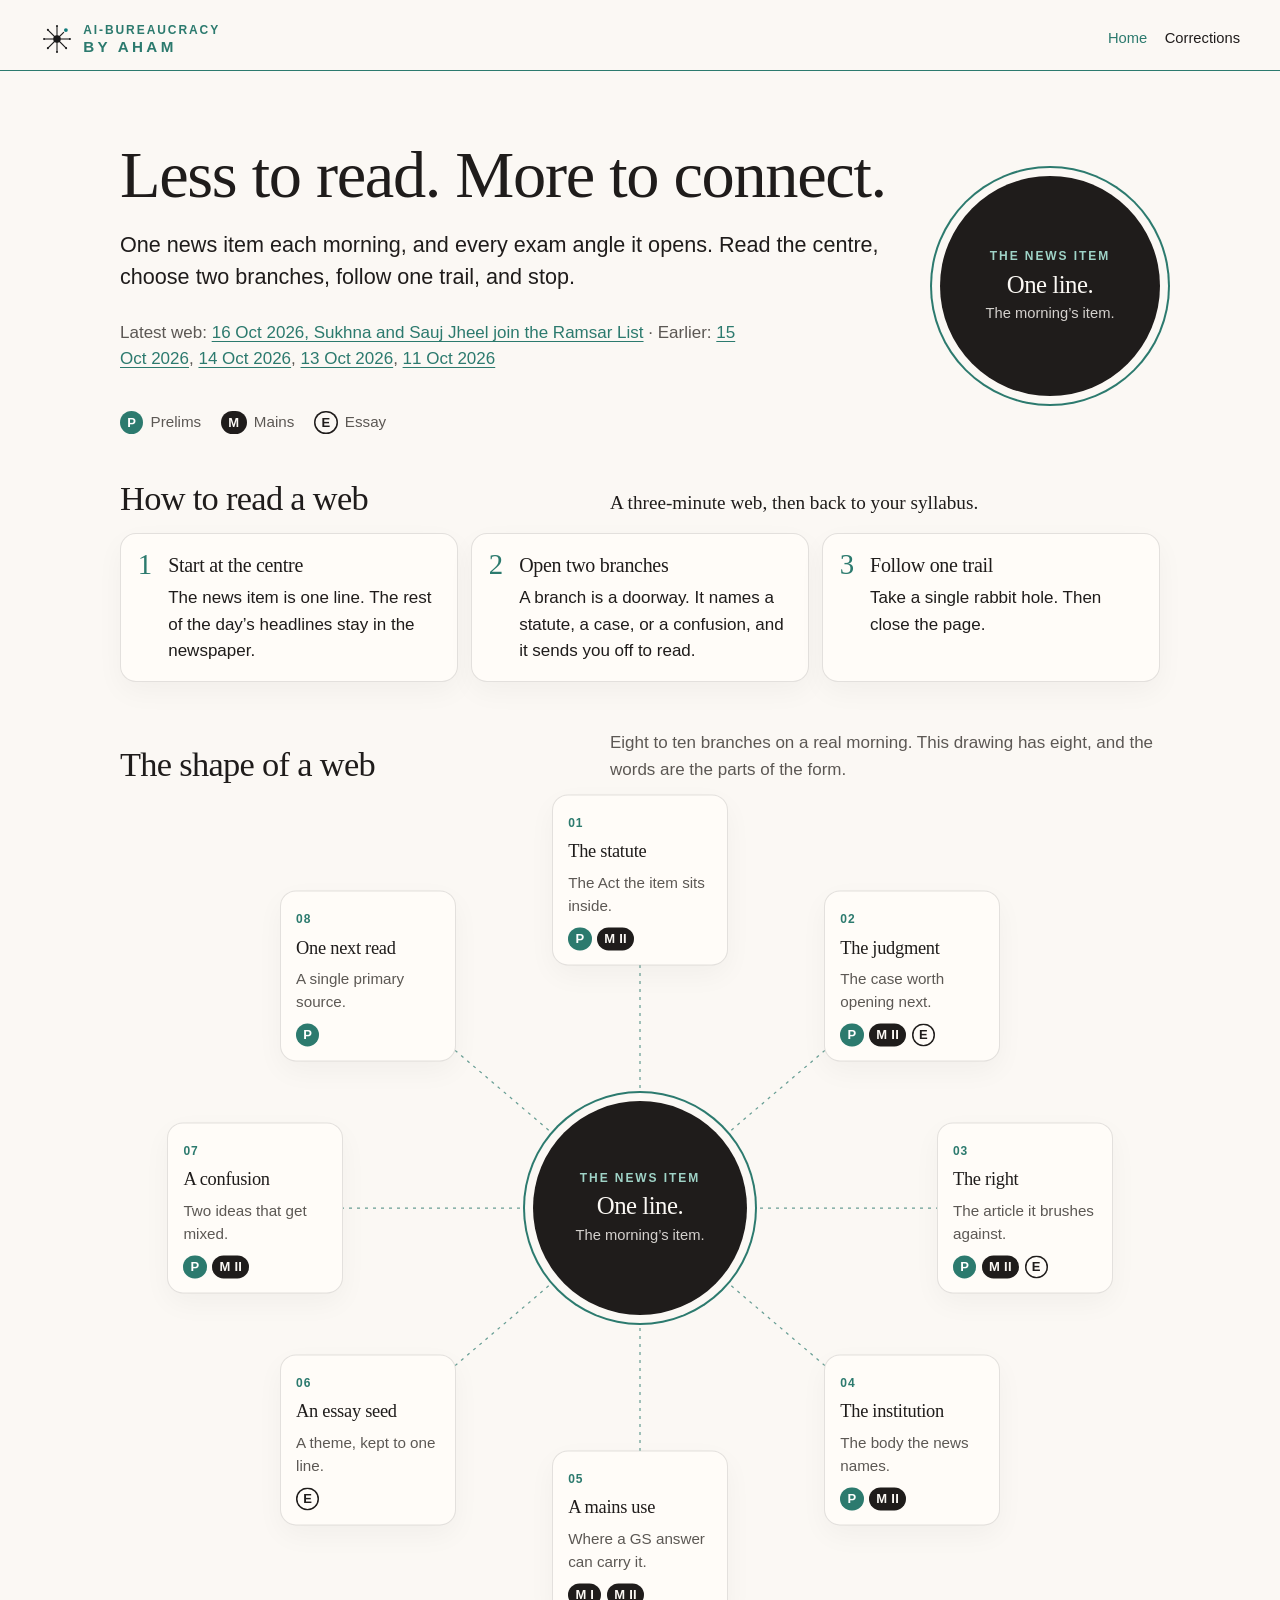
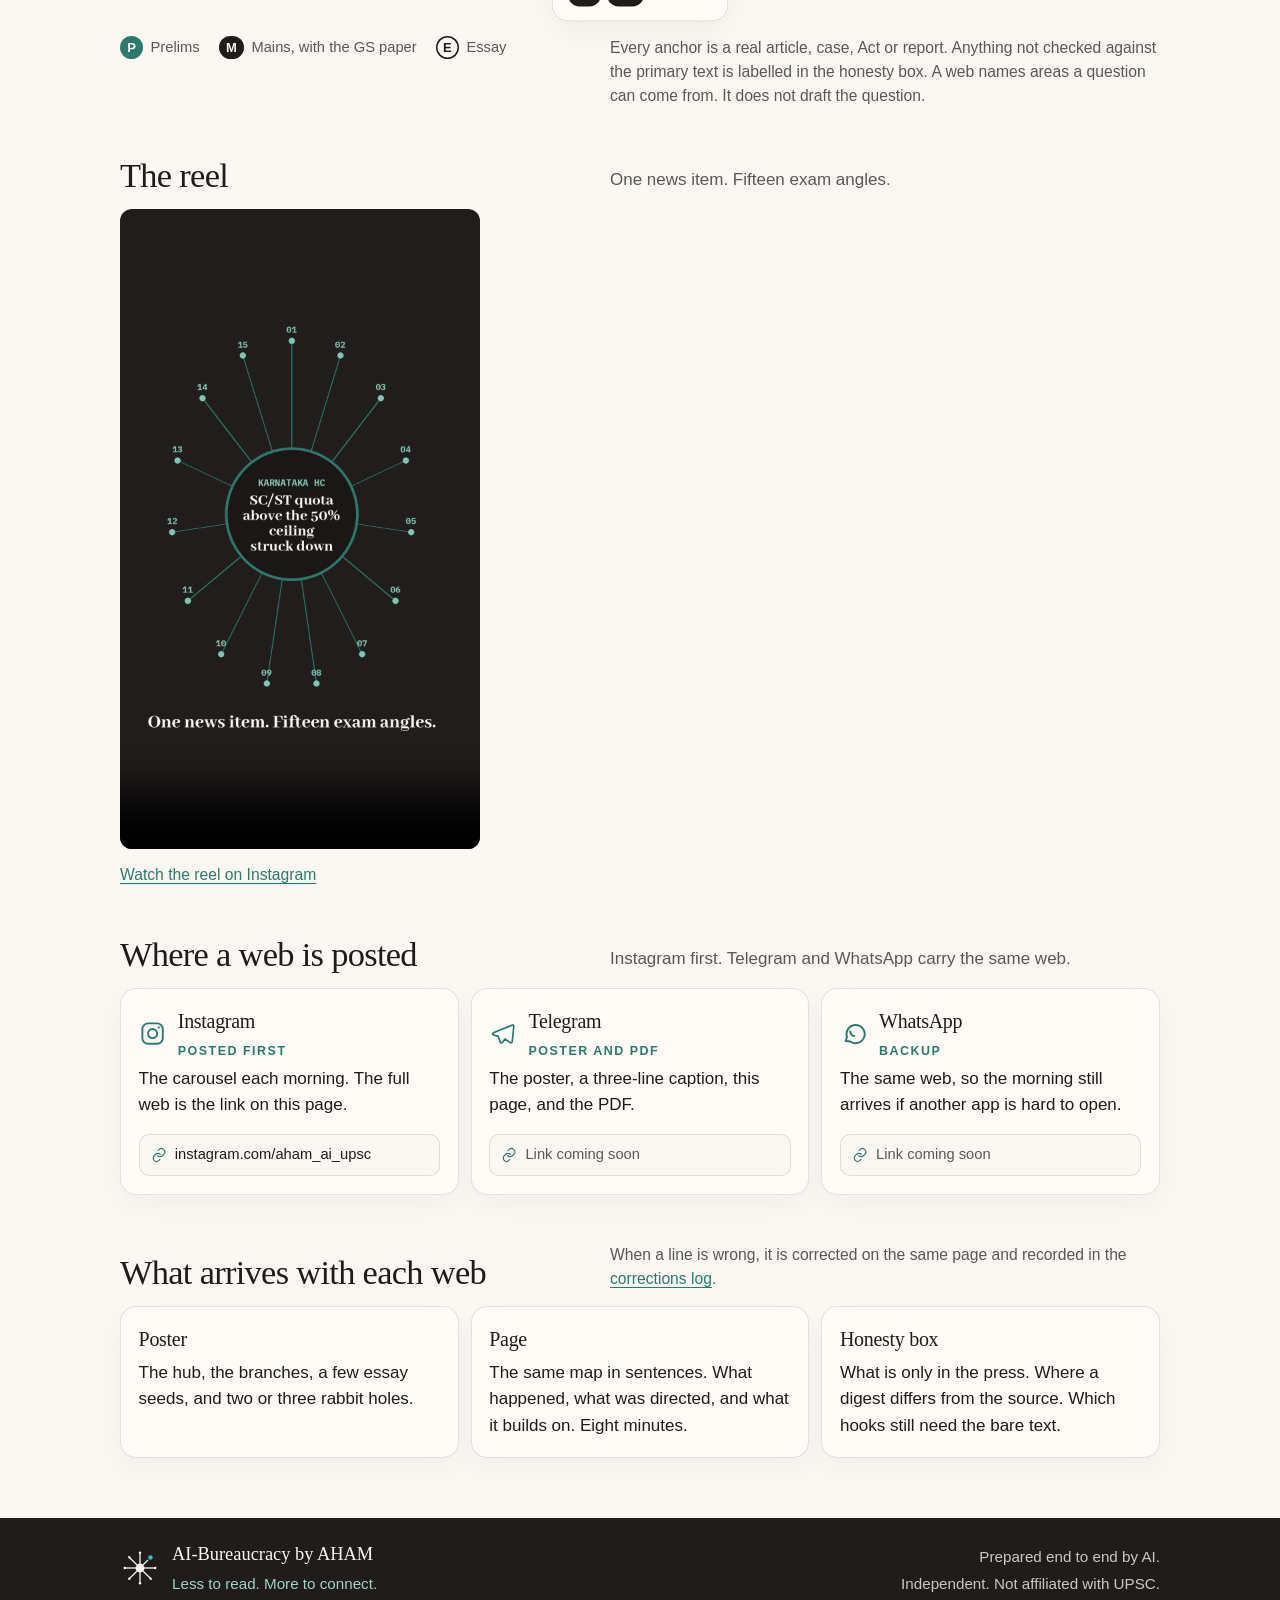
==== commit 581514e4: "Add 16 Oct 2026: Sukhna and Sauj Jheel join Ramsar List" ====
--- a/index.html
+++ b/index.html
@@ -35,7 +35,7 @@
         <div class="hero-copy">
           <h1>Less to read. More to connect.</h1>
           <p class="lede">One news item each morning, and every exam angle it opens. Read the centre, choose two branches, follow one trail, and stop.</p>
-          <p class="quiet latest">Latest web: <a href="web-15-oct-2026-nsap-pm-samajik-sahayata-yojana.html">15 Oct 2026, NSAP renamed and disability pension widened</a> &middot; Earlier: <a href="web-14-oct-2026-six-governors-appointments.html">14 Oct 2026</a>, <a href="web-13-oct-2026-karnataka-hc-reservation-ceiling.html">13 Oct 2026</a>, <a href="web-11-oct-2026-supreme-court-sunday-sitting.html">11 Oct 2026</a></p>
+          <p class="quiet latest">Latest web: <a href="web-16-oct-2026-ramsar-sukhna-sauj-jheel.html">16 Oct 2026, Sukhna and Sauj Jheel join the Ramsar List</a> &middot; Earlier: <a href="web-15-oct-2026-nsap-pm-samajik-sahayata-yojana.html">15 Oct 2026</a>, <a href="web-14-oct-2026-six-governors-appointments.html">14 Oct 2026</a>, <a href="web-13-oct-2026-karnataka-hc-reservation-ceiling.html">13 Oct 2026</a>, <a href="web-11-oct-2026-supreme-court-sunday-sitting.html">11 Oct 2026</a></p>
           <ul class="papers">
             <li><span class="chip chip-p">P</span> Prelims</li>
             <li><span class="chip chip-m">M</span> Mains</li>
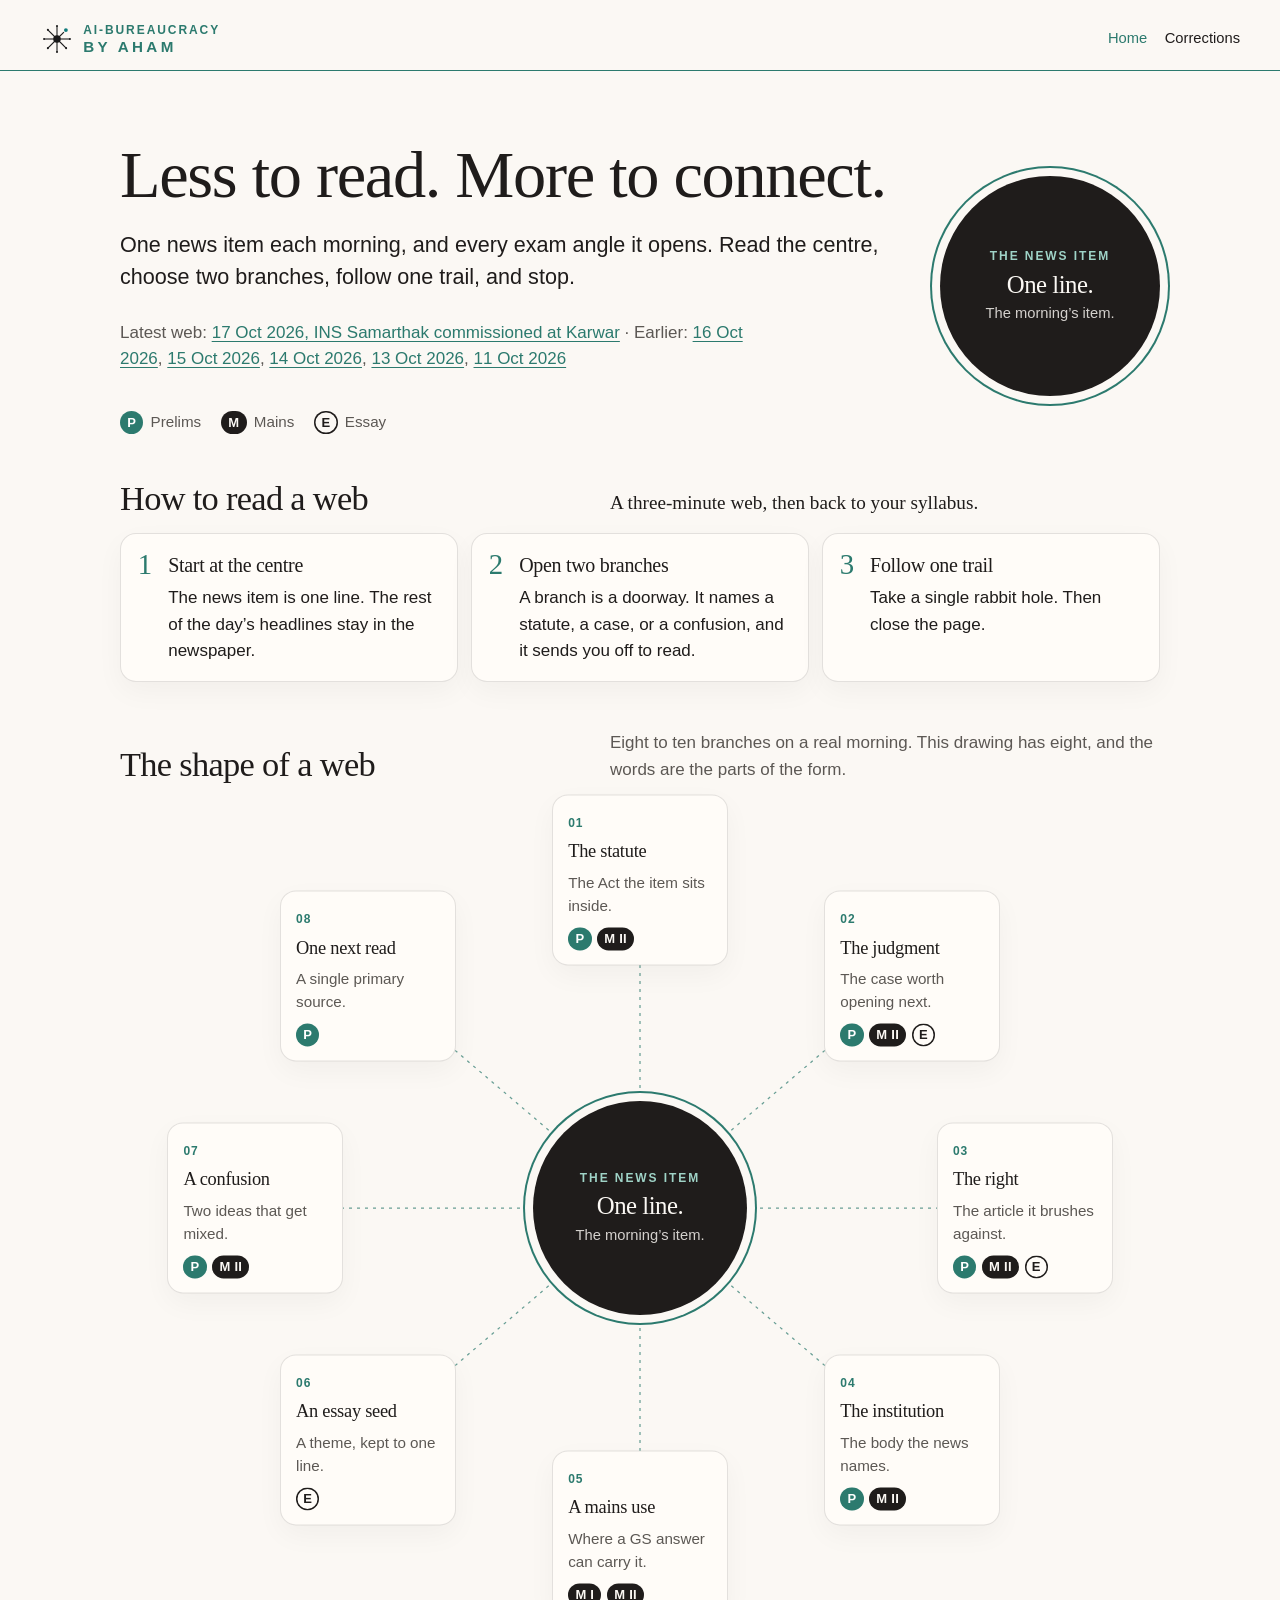
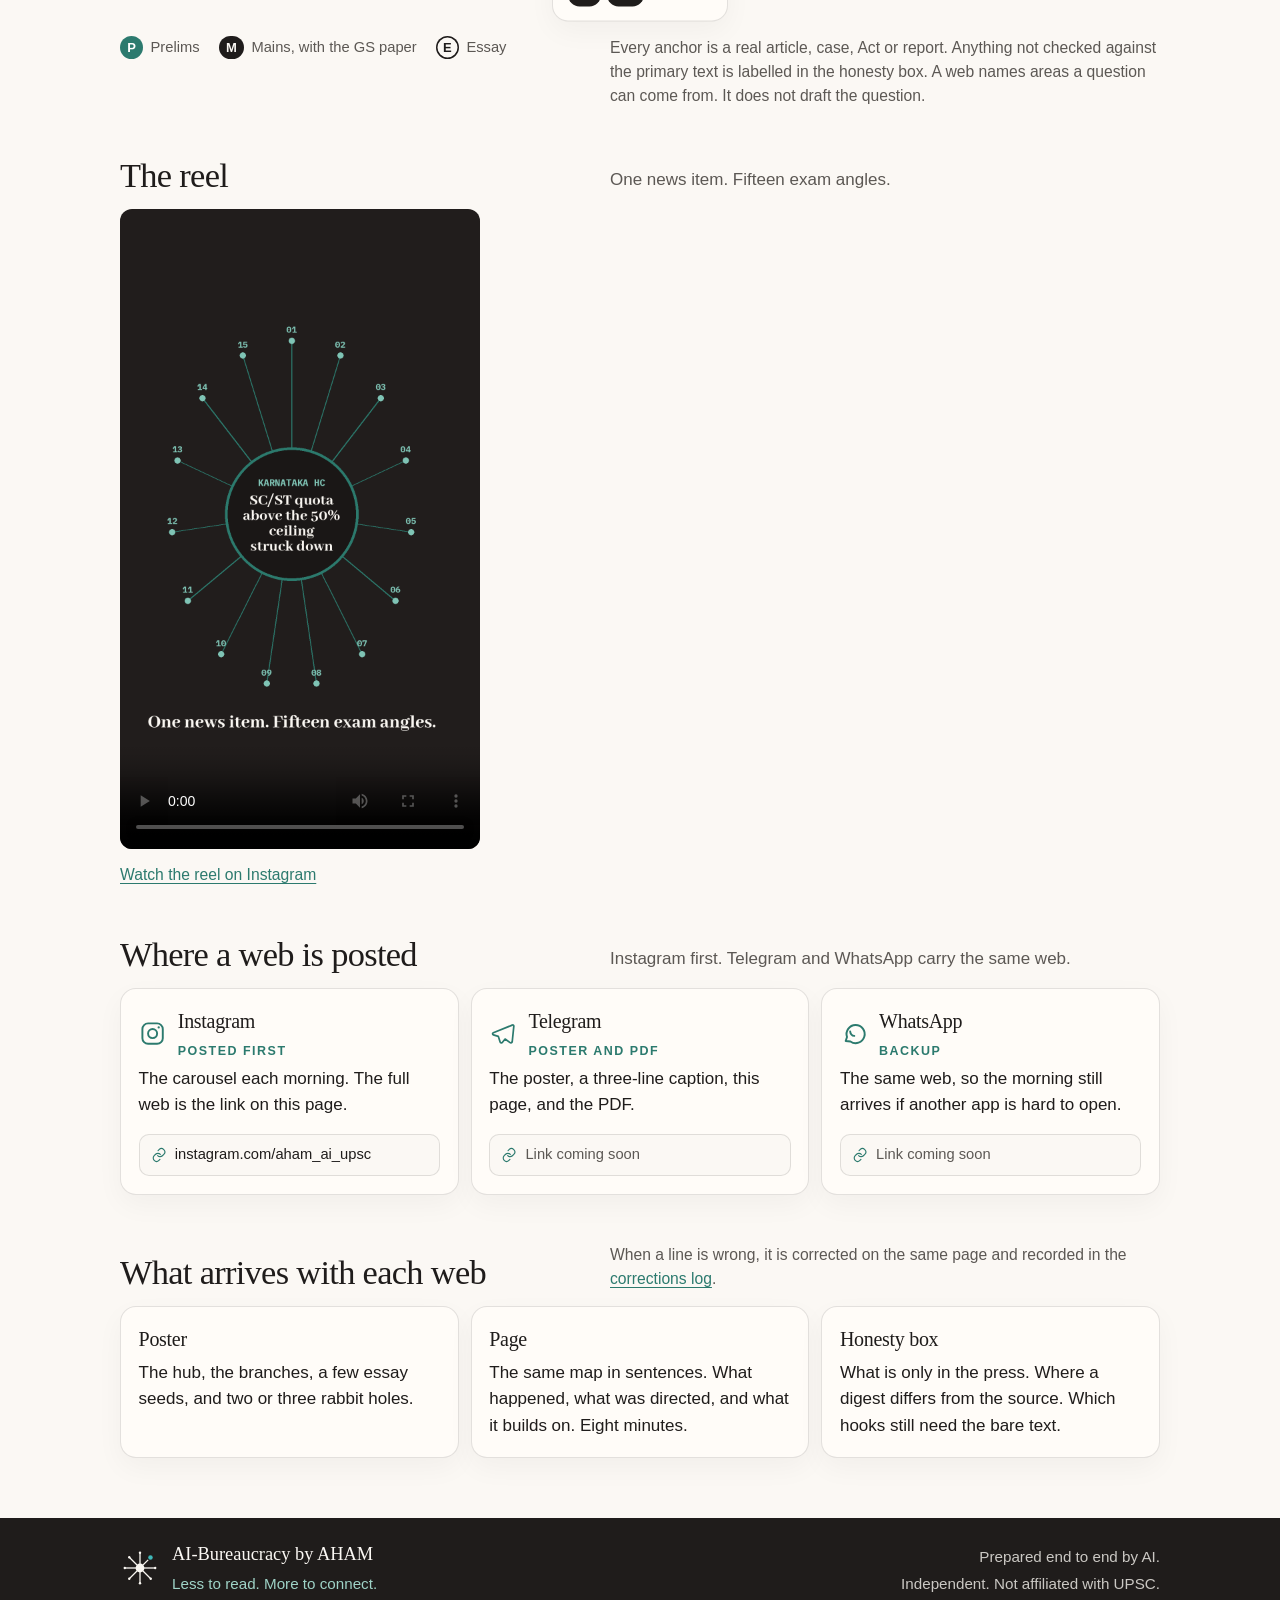
==== commit 8dafa2e6: "Add 17 Oct 2026: INS Samarthak MPV" ====
--- a/index.html
+++ b/index.html
@@ -35,7 +35,7 @@
         <div class="hero-copy">
           <h1>Less to read. More to connect.</h1>
           <p class="lede">One news item each morning, and every exam angle it opens. Read the centre, choose two branches, follow one trail, and stop.</p>
-          <p class="quiet latest">Latest web: <a href="web-16-oct-2026-ramsar-sukhna-sauj-jheel.html">16 Oct 2026, Sukhna and Sauj Jheel join the Ramsar List</a> &middot; Earlier: <a href="web-15-oct-2026-nsap-pm-samajik-sahayata-yojana.html">15 Oct 2026</a>, <a href="web-14-oct-2026-six-governors-appointments.html">14 Oct 2026</a>, <a href="web-13-oct-2026-karnataka-hc-reservation-ceiling.html">13 Oct 2026</a>, <a href="web-11-oct-2026-supreme-court-sunday-sitting.html">11 Oct 2026</a></p>
+          <p class="quiet latest">Latest web: <a href="web-17-oct-2026-ins-samarthak-mpv.html">17 Oct 2026, INS Samarthak commissioned at Karwar</a> &middot; Earlier: <a href="web-16-oct-2026-ramsar-sukhna-sauj-jheel.html">16 Oct 2026</a>, <a href="web-15-oct-2026-nsap-pm-samajik-sahayata-yojana.html">15 Oct 2026</a>, <a href="web-14-oct-2026-six-governors-appointments.html">14 Oct 2026</a>, <a href="web-13-oct-2026-karnataka-hc-reservation-ceiling.html">13 Oct 2026</a>, <a href="web-11-oct-2026-supreme-court-sunday-sitting.html">11 Oct 2026</a></p>
           <ul class="papers">
             <li><span class="chip chip-p">P</span> Prelims</li>
             <li><span class="chip chip-m">M</span> Mains</li>
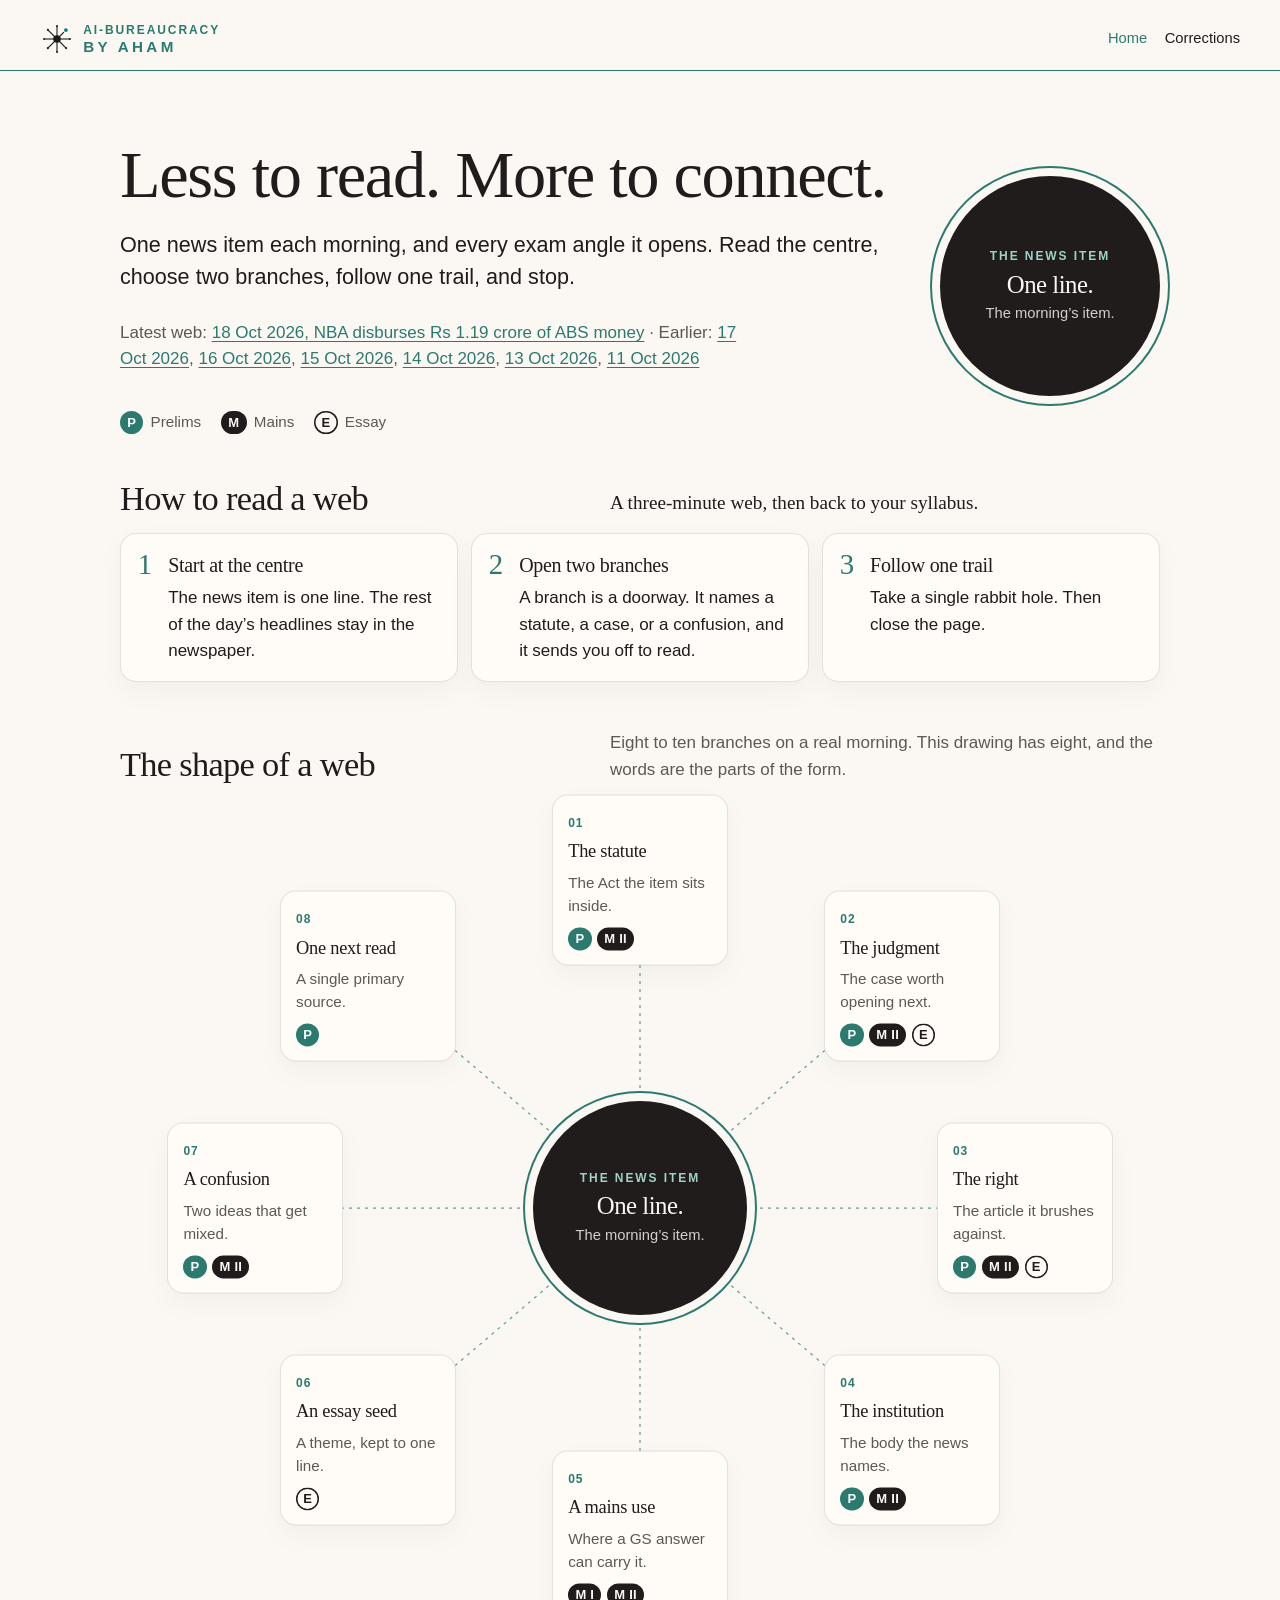
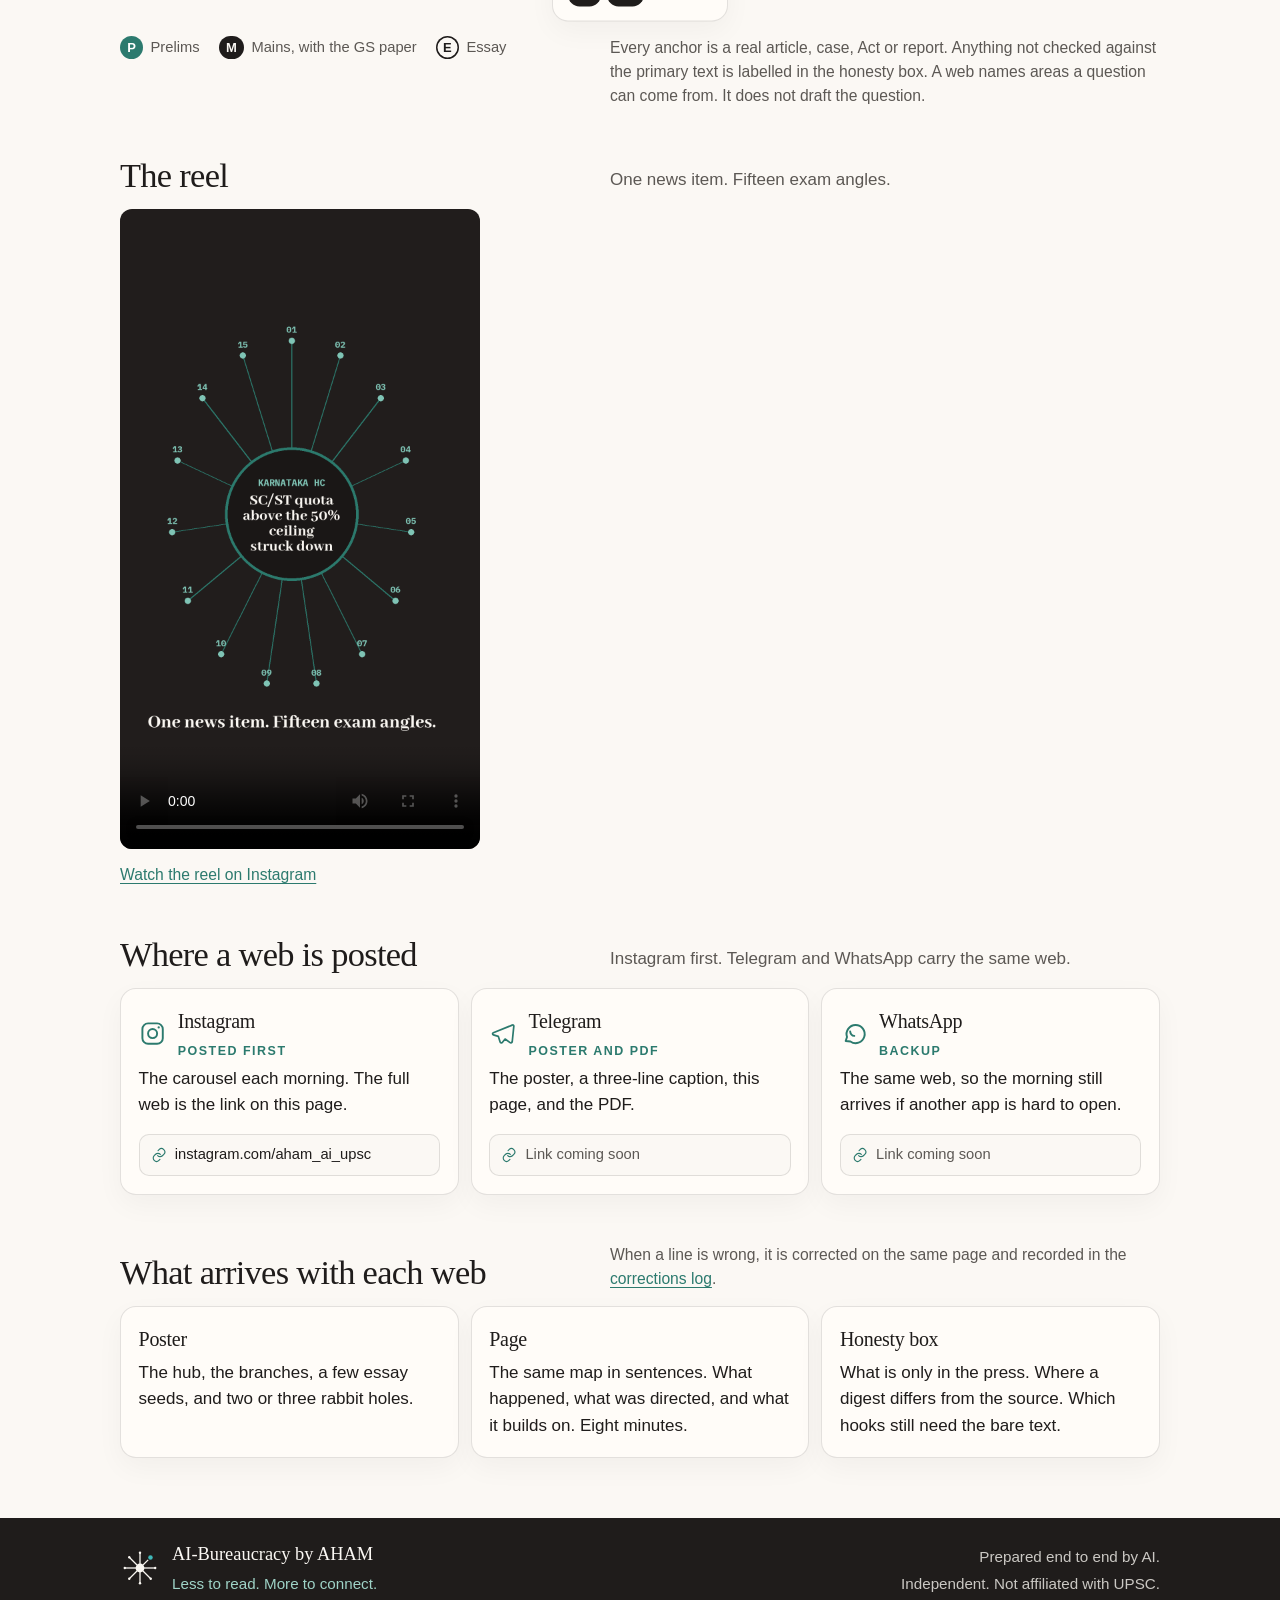
==== commit 04beefc8: "Add 18 Oct 2026: NBA ABS disbursement" ====
--- a/index.html
+++ b/index.html
@@ -35,7 +35,7 @@
         <div class="hero-copy">
           <h1>Less to read. More to connect.</h1>
           <p class="lede">One news item each morning, and every exam angle it opens. Read the centre, choose two branches, follow one trail, and stop.</p>
-          <p class="quiet latest">Latest web: <a href="web-17-oct-2026-ins-samarthak-mpv.html">17 Oct 2026, INS Samarthak commissioned at Karwar</a> &middot; Earlier: <a href="web-16-oct-2026-ramsar-sukhna-sauj-jheel.html">16 Oct 2026</a>, <a href="web-15-oct-2026-nsap-pm-samajik-sahayata-yojana.html">15 Oct 2026</a>, <a href="web-14-oct-2026-six-governors-appointments.html">14 Oct 2026</a>, <a href="web-13-oct-2026-karnataka-hc-reservation-ceiling.html">13 Oct 2026</a>, <a href="web-11-oct-2026-supreme-court-sunday-sitting.html">11 Oct 2026</a></p>
+          <p class="quiet latest">Latest web: <a href="web-18-oct-2026-nba-abs-disbursement.html">18 Oct 2026, NBA disburses Rs 1.19 crore of ABS money</a> &middot; Earlier: <a href="web-17-oct-2026-ins-samarthak-mpv.html">17 Oct 2026</a>, <a href="web-16-oct-2026-ramsar-sukhna-sauj-jheel.html">16 Oct 2026</a>, <a href="web-15-oct-2026-nsap-pm-samajik-sahayata-yojana.html">15 Oct 2026</a>, <a href="web-14-oct-2026-six-governors-appointments.html">14 Oct 2026</a>, <a href="web-13-oct-2026-karnataka-hc-reservation-ceiling.html">13 Oct 2026</a>, <a href="web-11-oct-2026-supreme-court-sunday-sitting.html">11 Oct 2026</a></p>
           <ul class="papers">
             <li><span class="chip chip-p">P</span> Prelims</li>
             <li><span class="chip chip-m">M</span> Mains</li>
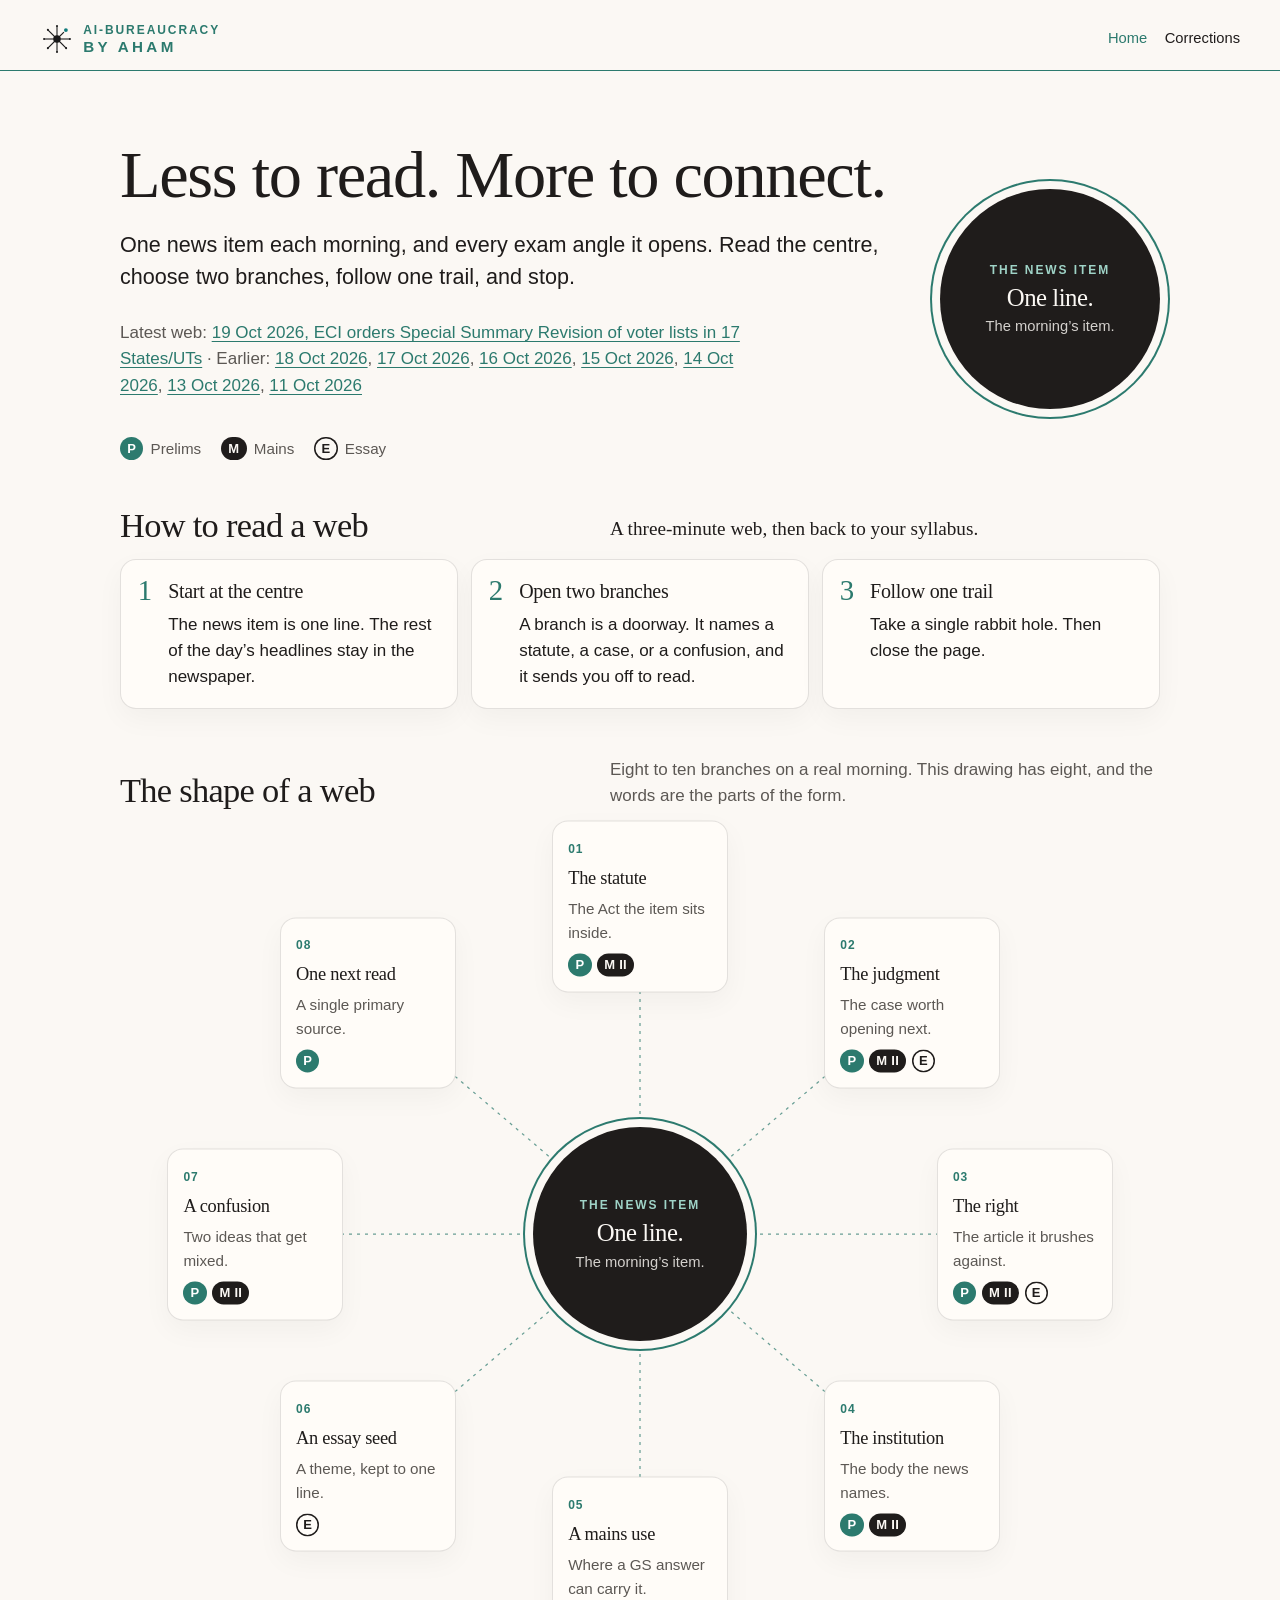
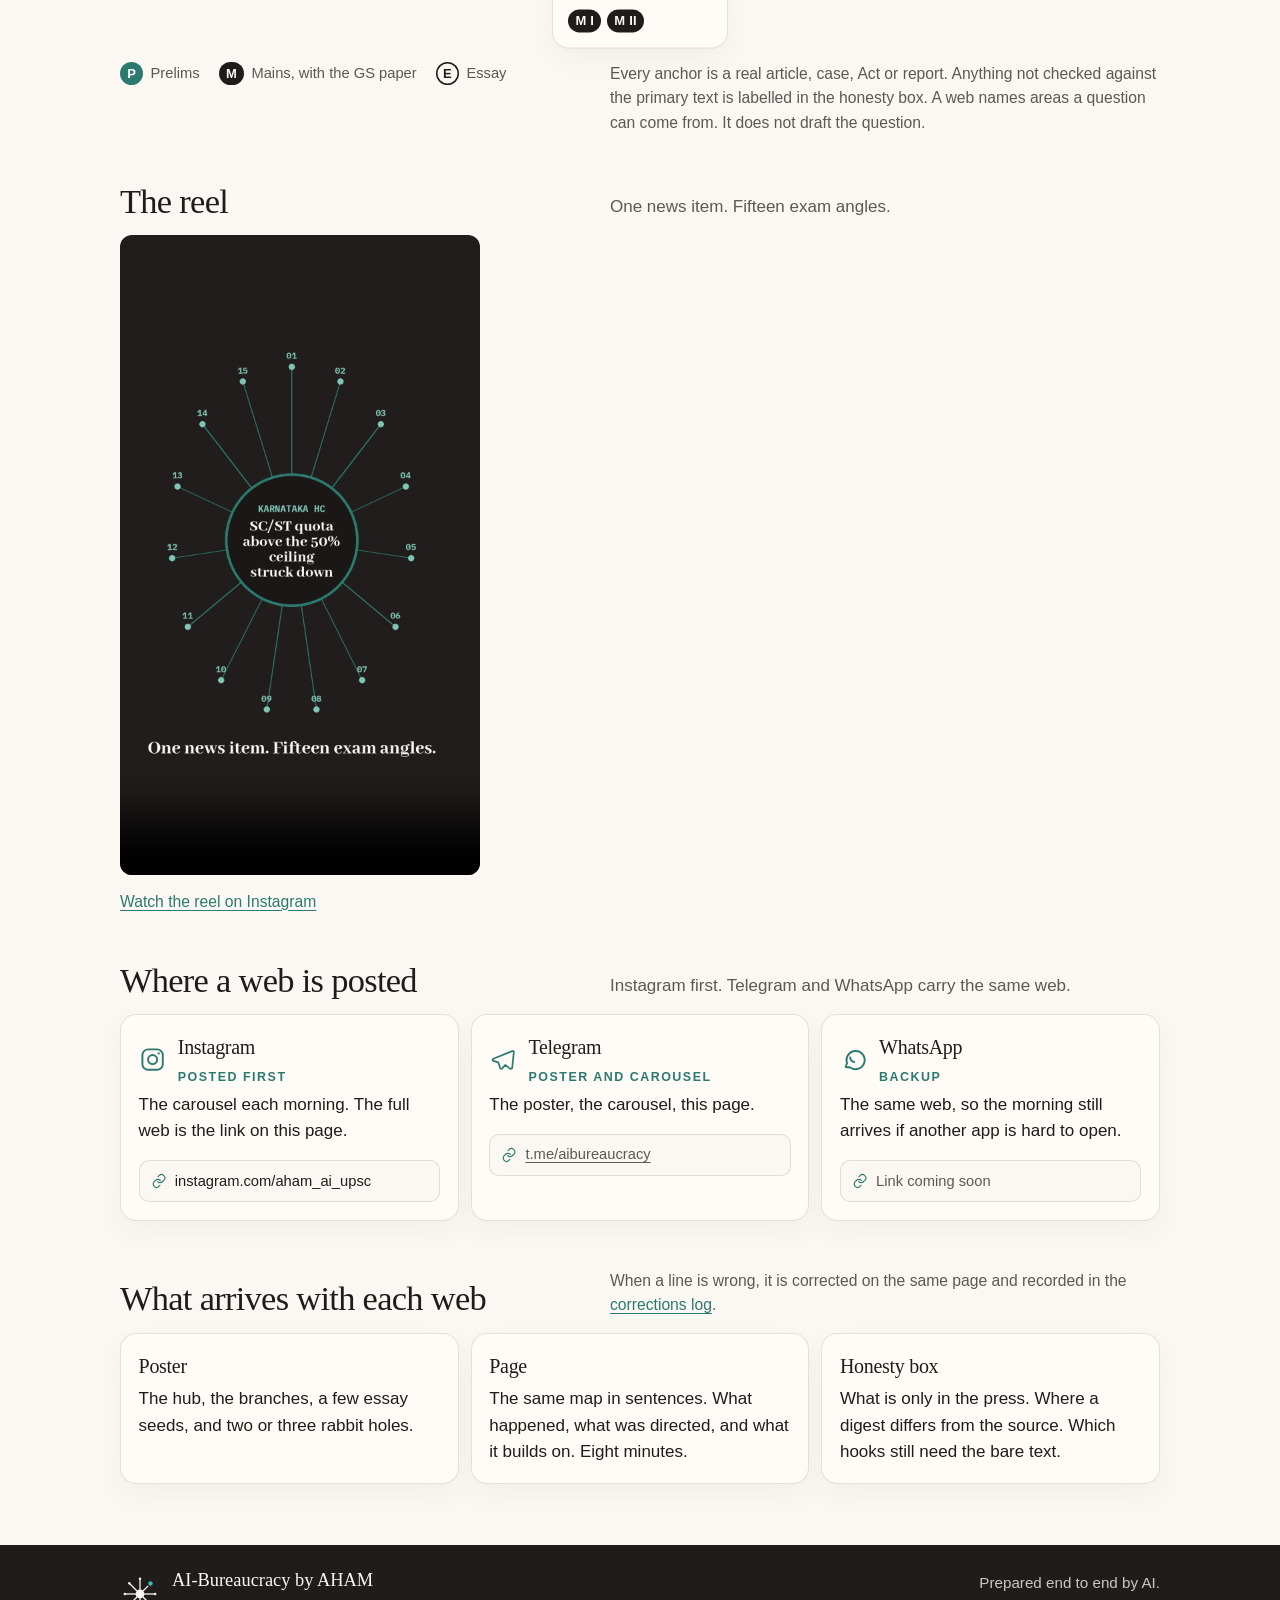
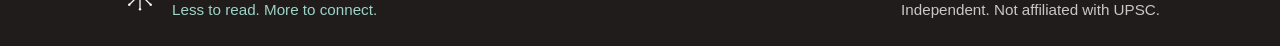
==== commit be79a91a: "Add 19 Oct 2026: ECI SSR electoral rolls" ====
--- a/index.html
+++ b/index.html
@@ -35,7 +35,7 @@
         <div class="hero-copy">
           <h1>Less to read. More to connect.</h1>
           <p class="lede">One news item each morning, and every exam angle it opens. Read the centre, choose two branches, follow one trail, and stop.</p>
-          <p class="quiet latest">Latest web: <a href="web-18-oct-2026-nba-abs-disbursement.html">18 Oct 2026, NBA disburses Rs 1.19 crore of ABS money</a> &middot; Earlier: <a href="web-17-oct-2026-ins-samarthak-mpv.html">17 Oct 2026</a>, <a href="web-16-oct-2026-ramsar-sukhna-sauj-jheel.html">16 Oct 2026</a>, <a href="web-15-oct-2026-nsap-pm-samajik-sahayata-yojana.html">15 Oct 2026</a>, <a href="web-14-oct-2026-six-governors-appointments.html">14 Oct 2026</a>, <a href="web-13-oct-2026-karnataka-hc-reservation-ceiling.html">13 Oct 2026</a>, <a href="web-11-oct-2026-supreme-court-sunday-sitting.html">11 Oct 2026</a></p>
+          <p class="quiet latest">Latest web: <a href="web-19-oct-2026-eci-ssr-electoral-rolls.html">19 Oct 2026, ECI orders Special Summary Revision of voter lists in 17 States/UTs</a> &middot; Earlier: <a href="web-18-oct-2026-nba-abs-disbursement.html">18 Oct 2026</a>, <a href="web-17-oct-2026-ins-samarthak-mpv.html">17 Oct 2026</a>, <a href="web-16-oct-2026-ramsar-sukhna-sauj-jheel.html">16 Oct 2026</a>, <a href="web-15-oct-2026-nsap-pm-samajik-sahayata-yojana.html">15 Oct 2026</a>, <a href="web-14-oct-2026-six-governors-appointments.html">14 Oct 2026</a>, <a href="web-13-oct-2026-karnataka-hc-reservation-ceiling.html">13 Oct 2026</a>, <a href="web-11-oct-2026-supreme-court-sunday-sitting.html">11 Oct 2026</a></p>
           <ul class="papers">
             <li><span class="chip chip-p">P</span> Prelims</li>
             <li><span class="chip chip-m">M</span> Mains</li>
@@ -202,11 +202,11 @@
               </svg>
               <div>
                 <h3>Telegram</h3>
-                <p class="role">Poster and PDF</p>
+                <p class="role">Poster and carousel</p>
               </div>
             </div>
-            <p>The poster, a three-line caption, this page, and the PDF.</p>
-            <p class="linkbox"><svg viewBox="0 0 24 24" aria-hidden="true"><path d="M10 13a5 5 0 0 0 7.1.1l2.1-2.1a5 5 0 0 0-7.1-7.1L10.6 5.4" fill="none" stroke="currentColor" stroke-width="1.7" stroke-linecap="round"/><path d="M14 11a5 5 0 0 0-7.1-.1L4.8 13a5 5 0 0 0 7.1 7.1l1.5-1.5" fill="none" stroke="currentColor" stroke-width="1.7" stroke-linecap="round"/></svg><span>Link coming soon</span></p>
+            <p>The poster, the carousel, this page.</p>
+            <p class="linkbox"><svg viewBox="0 0 24 24" aria-hidden="true"><path d="M10 13a5 5 0 0 0 7.1.1l2.1-2.1a5 5 0 0 0-7.1-7.1L10.6 5.4" fill="none" stroke="currentColor" stroke-width="1.7" stroke-linecap="round"/><path d="M14 11a5 5 0 0 0-7.1-.1L4.8 13a5 5 0 0 0 7.1 7.1l1.5-1.5" fill="none" stroke="currentColor" stroke-width="1.7" stroke-linecap="round"/></svg><a href="https://t.me/aibureaucracy" style="color:inherit">t.me/aibureaucracy</a></p>
           </article>
           <article class="channel">
             <div class="channel-name">
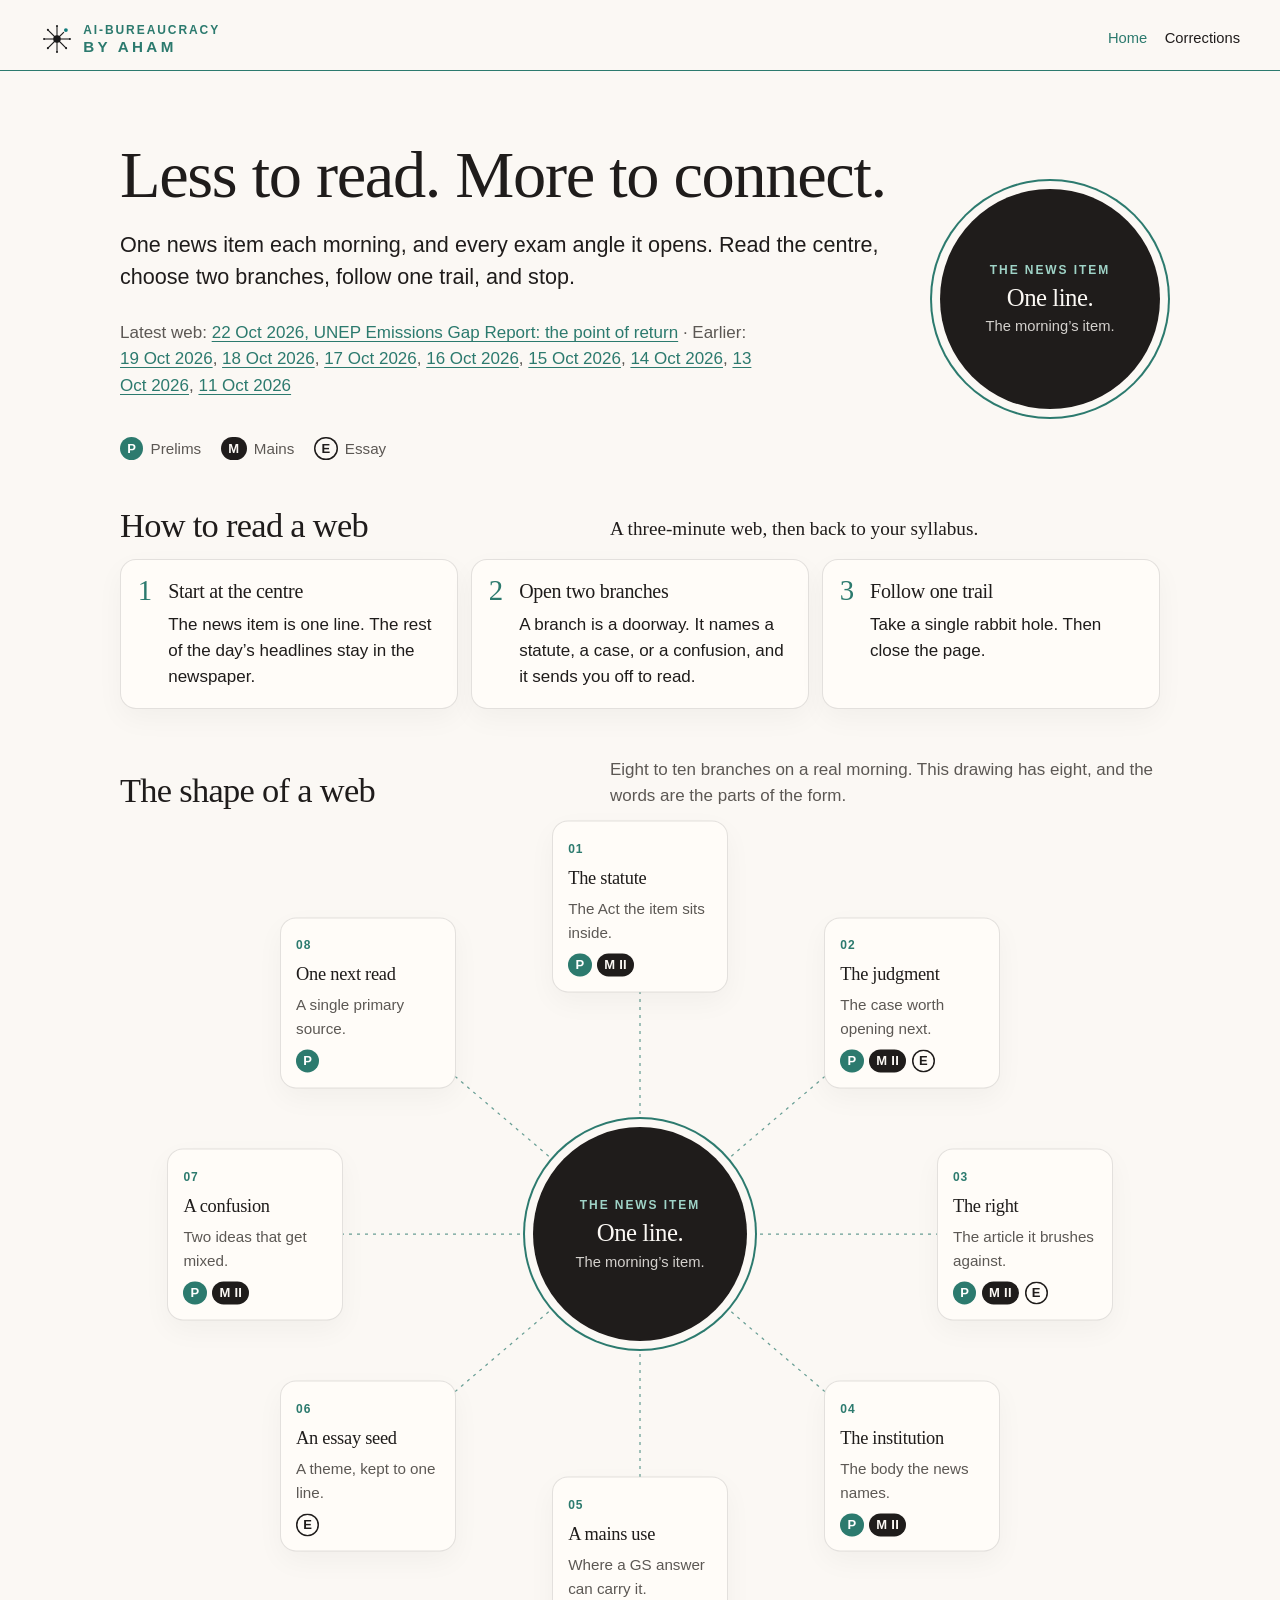
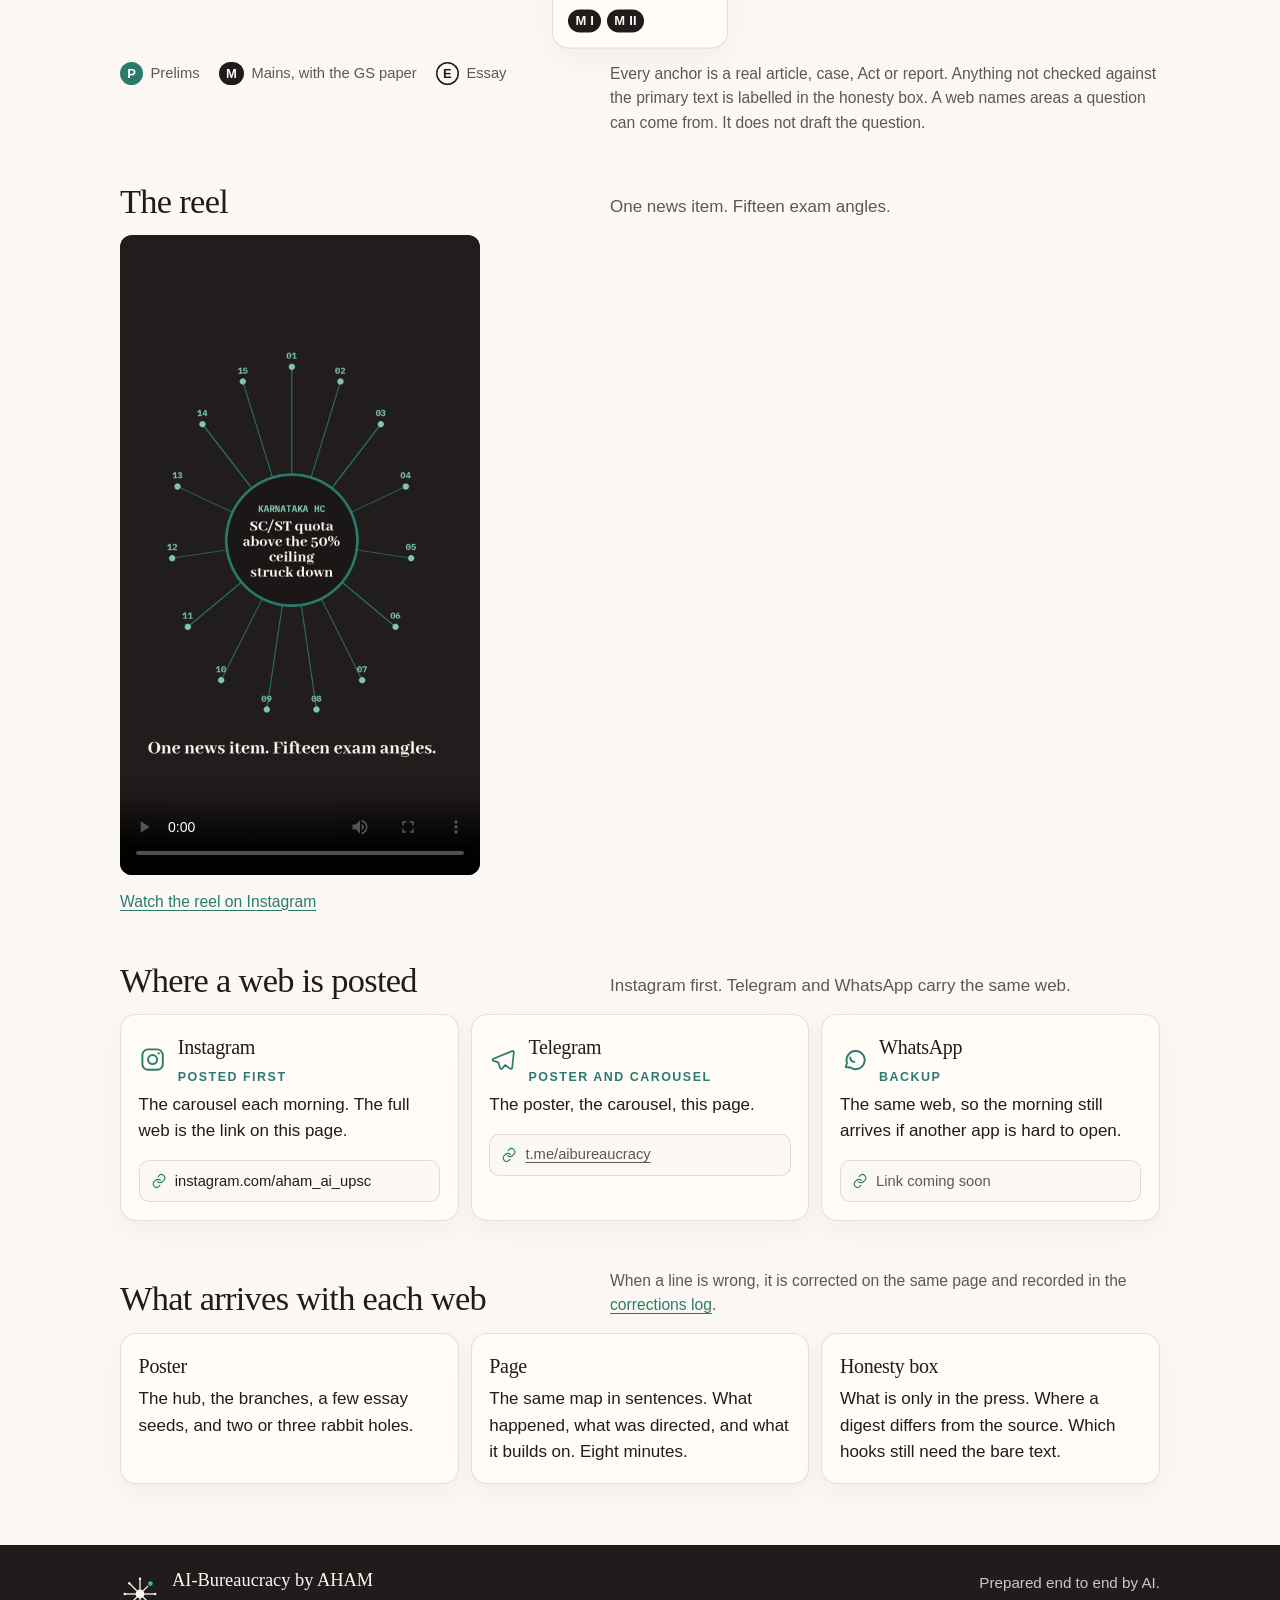
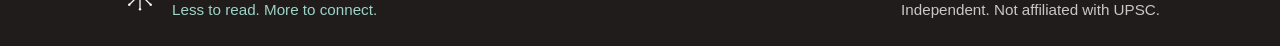
==== commit 28b115c2: "Add 22 Oct 2026: UNEP Emissions Gap Report" ====
--- a/index.html
+++ b/index.html
@@ -35,7 +35,7 @@
         <div class="hero-copy">
           <h1>Less to read. More to connect.</h1>
           <p class="lede">One news item each morning, and every exam angle it opens. Read the centre, choose two branches, follow one trail, and stop.</p>
-          <p class="quiet latest">Latest web: <a href="web-19-oct-2026-eci-ssr-electoral-rolls.html">19 Oct 2026, ECI orders Special Summary Revision of voter lists in 17 States/UTs</a> &middot; Earlier: <a href="web-18-oct-2026-nba-abs-disbursement.html">18 Oct 2026</a>, <a href="web-17-oct-2026-ins-samarthak-mpv.html">17 Oct 2026</a>, <a href="web-16-oct-2026-ramsar-sukhna-sauj-jheel.html">16 Oct 2026</a>, <a href="web-15-oct-2026-nsap-pm-samajik-sahayata-yojana.html">15 Oct 2026</a>, <a href="web-14-oct-2026-six-governors-appointments.html">14 Oct 2026</a>, <a href="web-13-oct-2026-karnataka-hc-reservation-ceiling.html">13 Oct 2026</a>, <a href="web-11-oct-2026-supreme-court-sunday-sitting.html">11 Oct 2026</a></p>
+          <p class="quiet latest">Latest web: <a href="web-22-oct-2026-unep-emissions-gap-report.html">22 Oct 2026, UNEP Emissions Gap Report: the point of return</a> &middot; Earlier: <a href="web-19-oct-2026-eci-ssr-electoral-rolls.html">19 Oct 2026</a>, <a href="web-18-oct-2026-nba-abs-disbursement.html">18 Oct 2026</a>, <a href="web-17-oct-2026-ins-samarthak-mpv.html">17 Oct 2026</a>, <a href="web-16-oct-2026-ramsar-sukhna-sauj-jheel.html">16 Oct 2026</a>, <a href="web-15-oct-2026-nsap-pm-samajik-sahayata-yojana.html">15 Oct 2026</a>, <a href="web-14-oct-2026-six-governors-appointments.html">14 Oct 2026</a>, <a href="web-13-oct-2026-karnataka-hc-reservation-ceiling.html">13 Oct 2026</a>, <a href="web-11-oct-2026-supreme-court-sunday-sitting.html">11 Oct 2026</a></p>
           <ul class="papers">
             <li><span class="chip chip-p">P</span> Prelims</li>
             <li><span class="chip chip-m">M</span> Mains</li>
